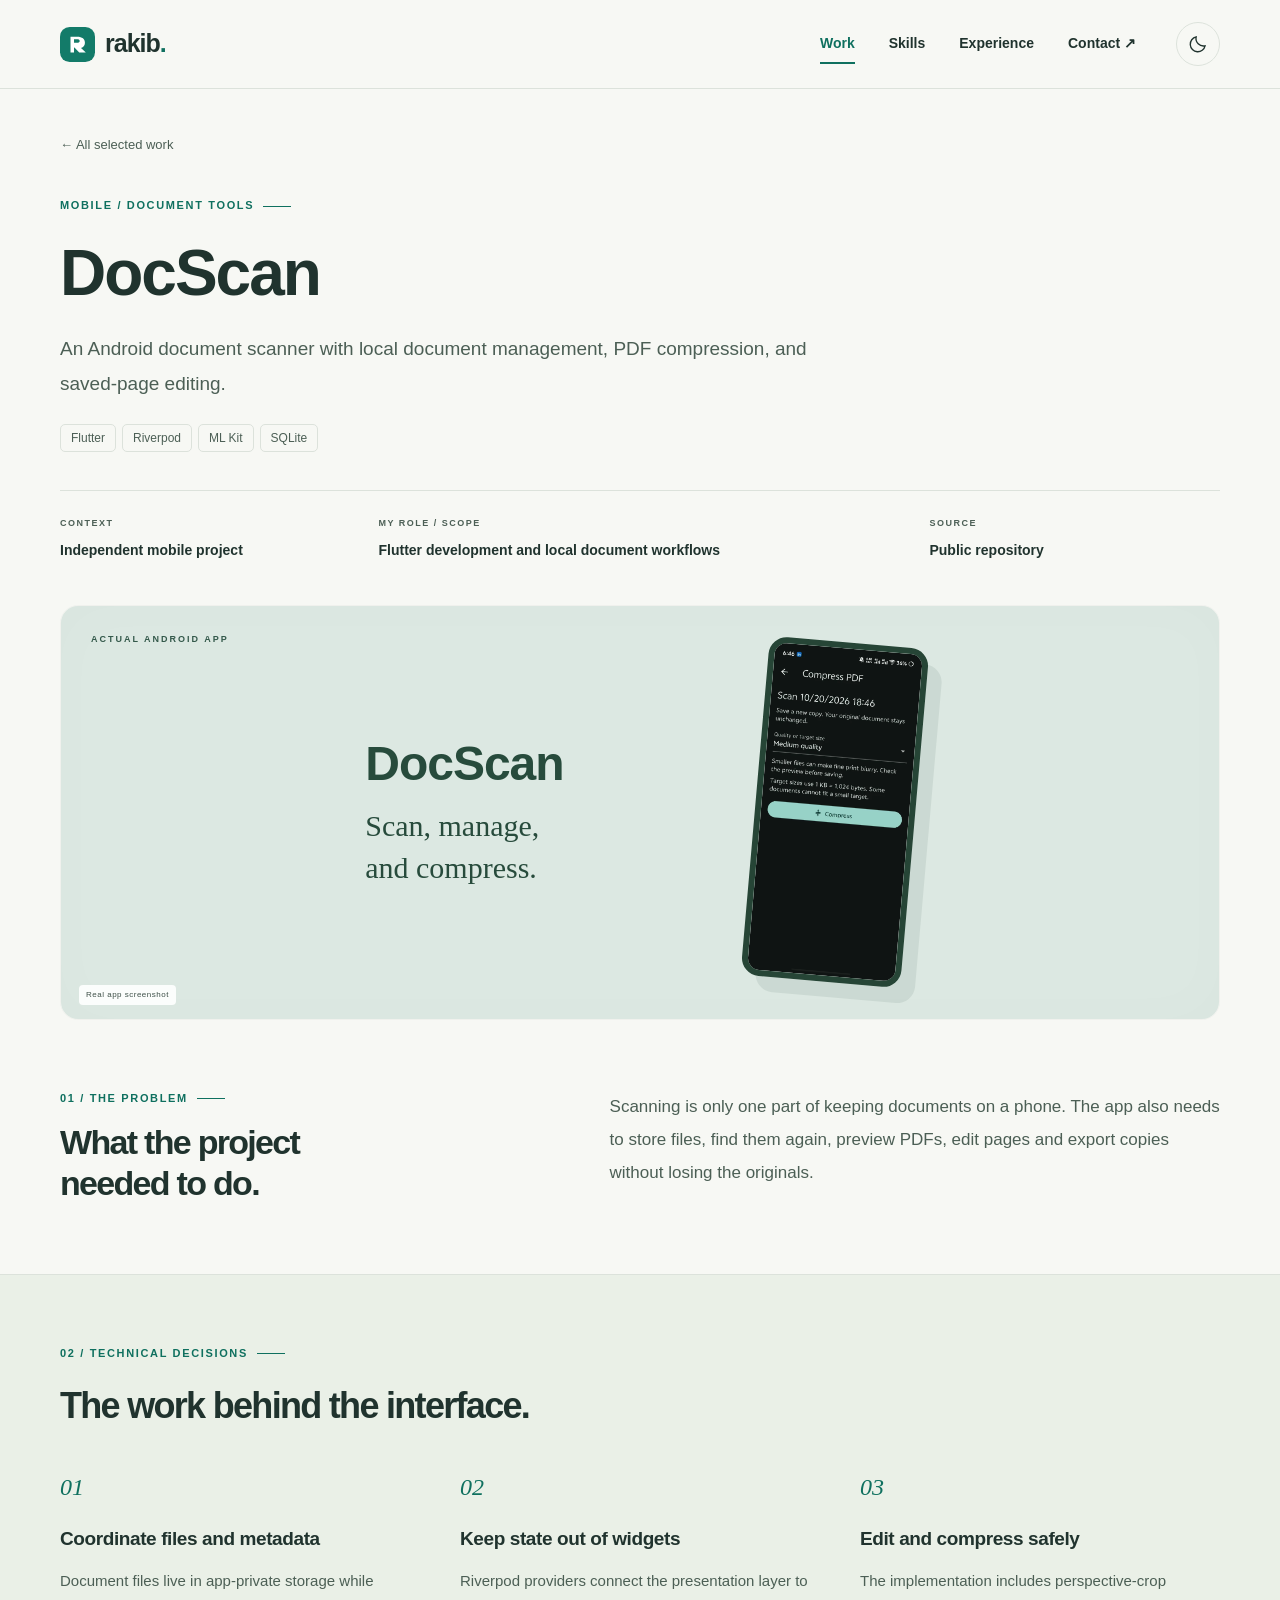
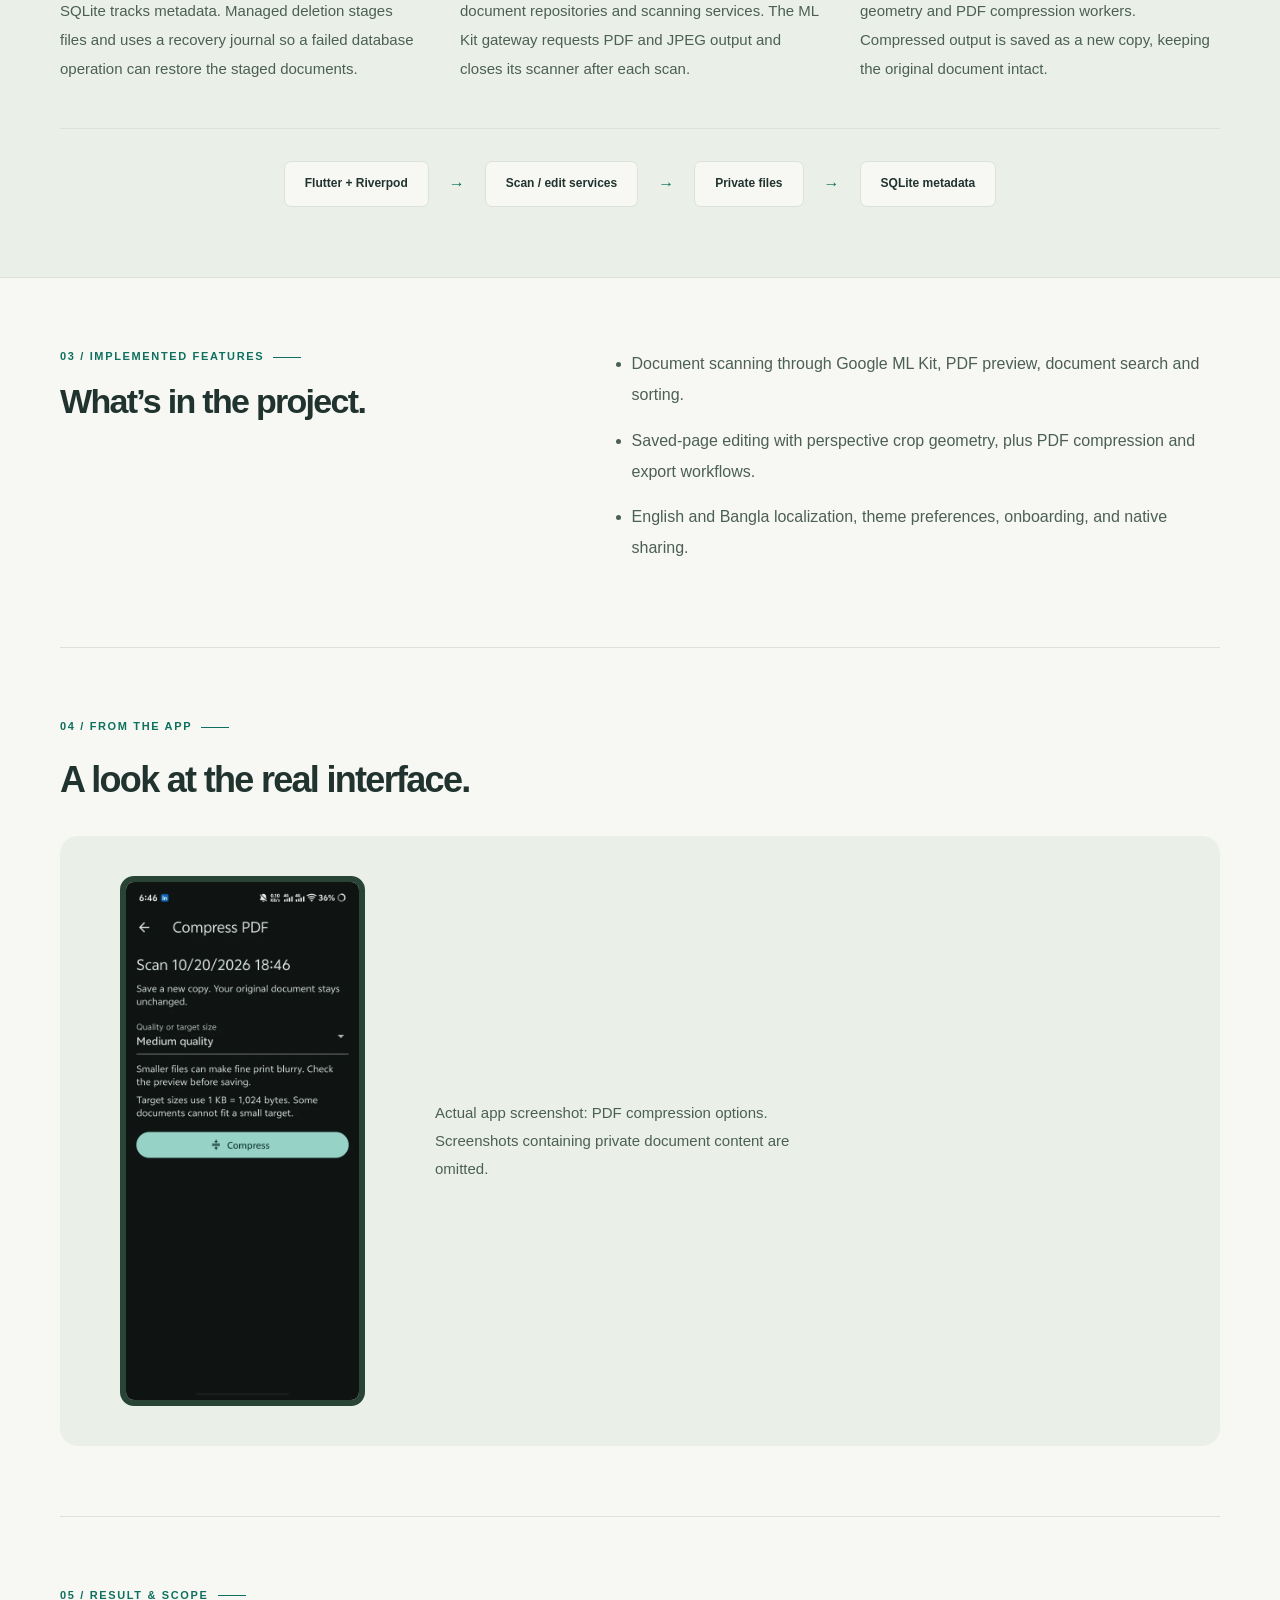
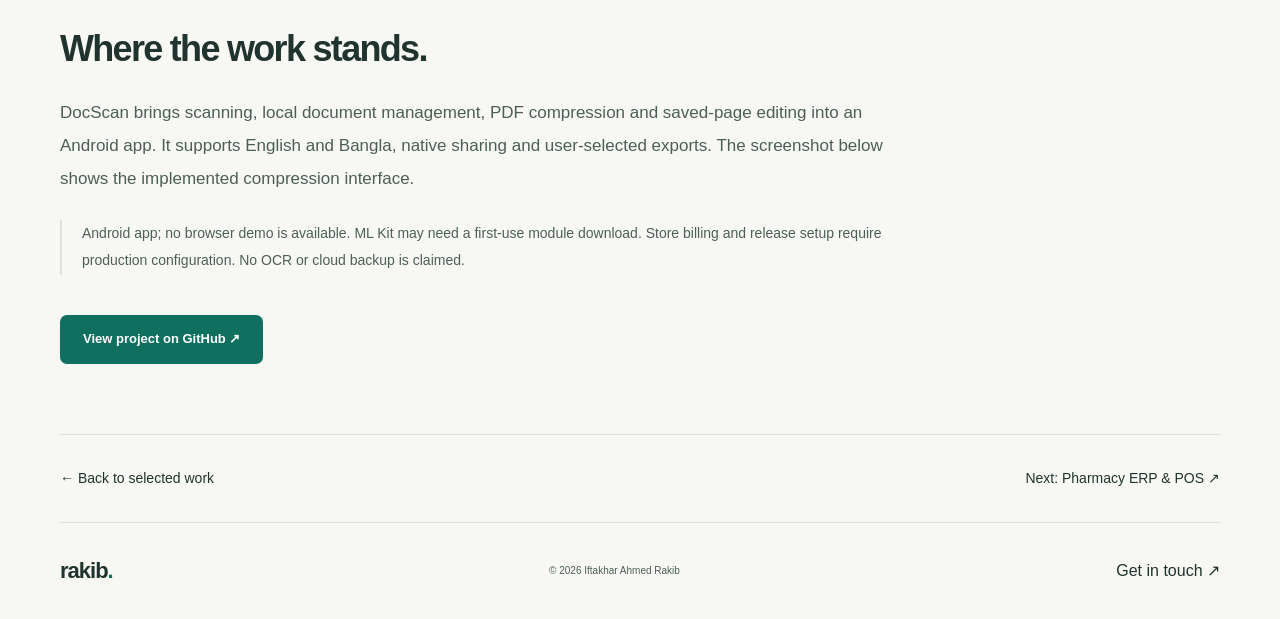
==== projects/docscan.html @ 1ea31fde "Publish developer portfolio with project galleries and resume" ====
<!doctype html><html lang="en" data-theme="light"><head><meta charset="utf-8"><meta name="viewport" content="width=device-width, initial-scale=1"><meta name="theme-color" content="#f7f8f4"><title>DocScan Case Study — Iftakhar Ahmed Rakib</title><meta name="description" content="An Android document scanner with local document management, PDF compression, and saved-page editing."><link rel="canonical" href="https://09rakib.github.io/projects/docscan.html"><meta property="og:title" content="DocScan — Project Case Study"><meta property="og:description" content="An Android document scanner with local document management, PDF compression, and saved-page editing."><meta property="og:type" content="article"><meta property="og:url" content="https://09rakib.github.io/projects/docscan.html"><meta property="og:image" content="https://09rakib.github.io/assets/social-preview.png"><meta property="og:image:width" content="1200"><meta property="og:image:height" content="630"><meta property="og:image:alt" content="Iftakhar Ahmed Rakib — Flutter developer and software engineer"><meta name="twitter:card" content="summary_large_image"><link rel="icon" href="../assets/mark.svg" type="image/svg+xml"><link rel="stylesheet" href="../styles.css"><link rel="stylesheet" href="../polish.css"><link rel="stylesheet" href="../motion.css"><script src="../site.js" defer></script><script src="../motion.js" defer></script></head><body><a class="skip-link" href="#main">Skip to content</a><header class="site-header"><div class="container header-inner"><a class="brand" href="../index.html" aria-label="Rakib, home"><img src="../assets/mark.svg" width="35" height="35" alt=""><span>rakib<span class="brand-dot">.</span></span></a><nav id="site-nav" aria-label="Main navigation"><a href="../index.html#work">Work</a><a href="../index.html#skills">Skills</a><a href="../index.html#experience">Experience</a><a href="../index.html#contact">Contact ↗</a></nav><div class="header-actions"><button id="theme-toggle" class="icon-button" type="button" aria-label="Switch theme"><svg viewBox="0 0 24 24" fill="none" stroke="currentColor" stroke-width="1.6" aria-hidden="true"><path d="M20.5 14.2A9 9 0 0 1 9.8 3.5a9 9 0 1 0 10.7 10.7Z"/></svg></button><button id="menu-toggle" class="icon-button menu-toggle" type="button" aria-expanded="false" aria-label="Open navigation" aria-controls="site-nav">☰</button></div></div></header><main id="main" class="case-main"><section class="container case-intro"><a class="back-link" href="../index.html#work">← All selected work</a><p class="eyebrow">MOBILE / DOCUMENT TOOLS</p><h1>DocScan</h1><p class="case-lead">An Android document scanner with local document management, PDF compression, and saved-page editing.</p><div class="tags"><span>Flutter</span><span>Riverpod</span><span>ML Kit</span><span>SQLite</span></div><div class="case-meta"><div><span>CONTEXT</span><strong>Independent mobile project</strong></div><div><span>MY ROLE / SCOPE</span><strong>Flutter development and local document workflows</strong></div><div><span>SOURCE</span><strong>Public repository</strong></div></div></section><div class="container"><div class="case-cover project-media"><div class="real-shot-composition"><span class="shot-note">ACTUAL ANDROID APP</span><div class="shot-description"><strong>DocScan</strong><span>Scan, manage,<br>and compress.</span></div><img class="cover-screenshot" src="../assets/screenshots/docscan-compression.webp" width="540" height="1200" alt="DocScan compression screen showing medium-quality selection and Compress action" loading="lazy" decoding="async"></div><span class="media-label">Real app screenshot</span></div></div><section class="container case-section case-overview"><div><p class="eyebrow">01 / THE PROBLEM</p><h2>What the project<br>needed to do.</h2></div><p>Scanning is only one part of keeping documents on a phone. The app also needs to store files, find them again, preview PDFs, edit pages and export copies without losing the originals.</p></section><section class="case-tinted"><div class="container case-section"><p class="eyebrow">02 / TECHNICAL DECISIONS</p><h2>The work behind the interface.</h2><div class="challenge-grid"><article><span class="challenge-index">01</span><h3>Coordinate files and metadata</h3><p>Document files live in app-private storage while SQLite tracks metadata. Managed deletion stages files and uses a recovery journal so a failed database operation can restore the staged documents.</p></article><article><span class="challenge-index">02</span><h3>Keep state out of widgets</h3><p>Riverpod providers connect the presentation layer to document repositories and scanning services. The ML Kit gateway requests PDF and JPEG output and closes its scanner after each scan.</p></article><article><span class="challenge-index">03</span><h3>Edit and compress safely</h3><p>The implementation includes perspective-crop geometry and PDF compression workers. Compressed output is saved as a new copy, keeping the original document intact.</p></article></div><div class="architecture-flow" aria-label="Project architecture"><span>Flutter + Riverpod</span><i aria-hidden="true">→</i><span>Scan / edit services</span><i aria-hidden="true">→</i><span>Private files</span><i aria-hidden="true">→</i><span>SQLite metadata</span></div></div></section><section class="container case-section case-overview"><div><p class="eyebrow">03 / IMPLEMENTED FEATURES</p><h2>What’s in the project.</h2></div><ul class="case-features"><li>Document scanning through Google ML Kit, PDF preview, document search and sorting.</li><li>Saved-page editing with perspective crop geometry, plus PDF compression and export workflows.</li><li>English and Bangla localization, theme preferences, onboarding, and native sharing.</li></ul></section><section class="container case-section case-gallery"><p class="eyebrow">04 / FROM THE APP</p><h2>A look at the real interface.</h2><figure><a href="../assets/screenshots/docscan-compression.webp" target="_blank" rel="noopener"><img src="../assets/screenshots/docscan-compression.webp" width="540" height="1200" loading="lazy" alt="DocScan compression screen showing medium-quality selection and Compress action"></a><figcaption>Actual app screenshot: PDF compression options. Screenshots containing private document content are omitted.</figcaption></figure></section><section class="container case-section case-result"><p class="eyebrow">05 / RESULT & SCOPE</p><h2>Where the work stands.</h2><p>DocScan brings scanning, local document management, PDF compression and saved-page editing into an Android app. It supports English and Bangla, native sharing and user-selected exports. The screenshot below shows the implemented compression interface.</p><p class="scope-note">Android app; no browser demo is available. ML Kit may need a first-use module download. Store billing and release setup require production configuration. No OCR or cloud backup is claimed.</p><a class="button button-primary" href="https://github.com/09rakib/Document-Scanner" target="_blank" rel="noopener noreferrer">View project on GitHub ↗</a></section><div class="container case-next"><a href="../index.html#work">← Back to selected work</a><a href="pharmacy.html">Next: Pharmacy ERP &amp; POS ↗</a></div></main><footer class="container footer"><a class="brand" href="../index.html">rakib<span class="brand-dot">.</span></a><p>© <span id="year">2026</span> Iftakhar Ahmed Rakib</p><a href="../index.html#contact">Get in touch ↗</a></footer></body></html>
---- styles.css ----
@charset "UTF-8";
:root{--bg:#f7f8f4;--paper:#fff;--ink:#20332e;--muted:#617069;--line:#dce2db;--green:#137b69;--green-dark:#0b6152;--soft:#eaf0e7;--hero:#e2eacb;--shadow:0 18px 55px #20332e12;--radius:18px;color-scheme:light}
html[data-theme=dark]{--bg:#141d1a;--paper:#1c2923;--ink:#f0f3e9;--muted:#b0bfb5;--line:#34453a;--green:#8ad5bb;--green-dark:#b5eed6;--soft:#23332a;--hero:#344336;--shadow:0 18px 55px #0002;color-scheme:dark}
*{box-sizing:border-box}html{scroll-behavior:smooth;scroll-padding-top:95px}body{margin:0;background:var(--bg);color:var(--ink);font-family:"Segoe UI",Arial,sans-serif;font-size:16px;line-height:1.65;-webkit-font-smoothing:antialiased}button,a{-webkit-tap-highlight-color:transparent}button,input{font:inherit}a{color:inherit;text-decoration:none}button{cursor:pointer}button:disabled{cursor:default}img{display:block;max-width:100%}svg{display:block}button,a{touch-action:manipulation}:focus-visible{outline:3px solid var(--green);outline-offset:5px}::selection{background:#c5e6d3;color:#142d25}.container{width:min(1160px,calc(100% - 96px));margin-inline:auto}.skip-link{position:fixed;top:8px;left:8px;background:var(--ink);color:var(--bg);padding:10px 18px;transform:translateY(-150%);z-index:100}.skip-link:focus{transform:translateY(0)}.site-header{position:sticky;top:0;z-index:20;background:var(--bg);border-bottom:1px solid var(--line)}.header-inner{display:flex;align-items:center;justify-content:space-between;height:88px;gap:24px}.brand{display:inline-flex;align-items:center;gap:10px;font-weight:750;font-size:25px;letter-spacing:-1px}.brand-dot{color:var(--green)}#site-nav{display:flex;gap:34px;align-items:center;margin-left:auto;margin-right:16px}#site-nav a{font-size:14px;font-weight:600;position:relative;padding:12px 0}#site-nav a:hover,#site-nav a.current{color:var(--green)}#site-nav a::after{content:"";height:2px;position:absolute;bottom:4px;background:var(--green);left:0;width:0;transition:width .2s}#site-nav a:hover::after,#site-nav a.current::after{width:100%}.header-actions{display:flex;gap:6px}.icon-button{height:44px;width:44px;display:inline-flex;align-items:center;justify-content:center;border:1px solid var(--line);border-radius:50%;background:transparent;color:var(--ink);font-size:28px}.icon-button:hover{background:var(--soft)}.icon-button svg{width:20px;height:20px}.menu-toggle{display:none}.hero{min-height:655px;display:grid;grid-template-columns:1.22fr 1fr;gap:38px;align-items:center;padding-top:72px;padding-bottom:84px}.eyebrow,.small-label{font-size:11px;letter-spacing:1.65px;font-weight:700;line-height:1.6}.eyebrow{color:var(--green);display:flex;align-items:center;gap:9px;margin:0 0 22px}.status-dot{width:7px;height:7px;border-radius:50%;background:var(--green);box-shadow:0 0 0 4px color-mix(in srgb,var(--green) 11%,transparent);flex:none}h1,h2,h3,p{margin-top:0}h1{font-size:clamp(48px,5.9vw,78px);font-weight:650;letter-spacing:-4.2px;line-height:1.07;margin-bottom:24px}h1>span{color:var(--green);font-family:Georgia,"Times New Roman",serif;font-weight:500;font-style:italic;letter-spacing:-3px}.hero-role{font-size:16px;font-weight:650;line-height:1.65;margin-bottom:16px}.hero-role>span{color:#9aa59d;padding:0 7px}.hero-description{color:var(--muted);max-width:450px;font-size:17px;line-height:1.85;margin-bottom:29px}.hero-buttons{display:flex;align-items:center;gap:16px}.button{display:inline-flex;align-items:center;justify-content:center;gap:22px;padding:13px 22px;min-height:49px;border:1px solid transparent;border-radius:7px;font-size:13px;font-weight:650;line-height:1.4;transition:background .18s,transform .18s}.button:hover{transform:translateY(-2px)}.button-primary{background:var(--green);color:var(--paper)}html[data-theme=dark] .button-primary{color:#10281e}.button-primary:hover{background:var(--green-dark)}.button-text{padding-inline:8px;color:var(--ink)}.button-text:hover{color:var(--green)}.button-outline{border-color:var(--line);color:var(--ink);background:transparent}.button-outline:hover{background:var(--soft)}.hero-links{display:flex;align-items:center;gap:23px;margin-top:34px;font-size:12px;font-weight:600}.hero-links>a:hover{color:var(--green)}.location{display:flex;align-items:center;gap:5px;color:var(--muted);font-weight:400}.location svg{width:14px;height:14px}.hero-art{position:relative;height:440px;display:flex;justify-content:center;align-items:center;isolation:isolate}.portrait-backdrop{position:absolute;width:350px;height:390px;left:50%;top:28px;transform:translateX(-50%) rotate(-7deg);background:var(--hero);border-radius:160px 160px 34px 34px;z-index:-1;overflow:hidden}.orbit{position:absolute;width:420px;height:420px;border:1px solid #2e654126;border-radius:50%;top:80px;left:-35px}.orbit-two{width:470px;height:470px;left:-60px;top:55px}.art-plus{position:absolute;font-size:26px;color:#4f775e;font-weight:300}.plus-one{left:25px;top:94px}.plus-two{right:24px;bottom:60px}.portrait-frame{width:285px;transform:rotate(4deg);padding:10px;background:var(--paper);box-shadow:var(--shadow);border-radius:14px;border:1px solid var(--line)}.portrait-frame img{height:277px;width:265px;object-fit:cover;border-radius:8px;object-position:center top}.portrait-caption{padding:15px 5px 9px;transform:rotate(-1deg)}.portrait-caption span{font-size:8px;letter-spacing:1.4px;color:var(--muted);display:block}.portrait-caption strong{font-size:11px;font-weight:600;display:block;margin-top:4px}.floating-label{display:flex;align-items:center;gap:11px;background:var(--paper);border:1px solid var(--line);padding:13px 18px;border-radius:10px;box-shadow:var(--shadow);position:absolute}.floating-label strong{font-size:12px;font-weight:650;display:block}.floating-label div>span{font-size:10px;color:var(--muted);display:block}.label-symbol{font-size:18px;font-weight:600;color:var(--green);background:var(--soft);display:grid;place-items:center;width:35px;height:35px;border-radius:9px}.label-flutter{left:-8px;top:86px;transform:rotate(-5deg)}.label-quality{right:-3px;bottom:36px;transform:rotate(-3deg)}.specialties{border-top:1px solid var(--line);border-bottom:1px solid var(--line)}.specialties-inner{display:flex;align-items:center;gap:50px;padding-block:23px}.specialties-inner>span{font-size:10px;letter-spacing:1.4px;font-weight:700;color:var(--muted);flex:none}.specialties-inner p{margin:0;font-size:14px;font-weight:550;display:flex;align-items:center;gap:24px;flex-wrap:wrap}.specialties-inner i{font-size:17px;font-style:normal;color:var(--green)}.section{padding-block:100px}.section-heading{display:flex;align-items:flex-end;justify-content:space-between;gap:60px;margin-bottom:40px}h2{font-size:clamp(32px,3.5vw,46px);font-weight:550;line-height:1.2;letter-spacing:-1.7px;margin-bottom:0}h2 em{font-family:Georgia,"Times New Roman",serif;font-weight:400;color:var(--green)}.section-heading .eyebrow{margin-bottom:16px}.section-heading>p{max-width:340px;color:var(--muted);font-size:14px;line-height:1.85;margin-bottom:4px}.work-toolbar{display:flex;justify-content:space-between;align-items:center;padding-bottom:23px;margin-bottom:8px;gap:10px}.filters{display:flex;gap:8px;flex-wrap:wrap}.filter{border:1px solid transparent;background:transparent;color:var(--muted);padding:8px 17px;border-radius:30px;font-size:12px;font-weight:600;min-height:40px}.filter:hover{background:var(--soft);color:var(--ink)}.filter.active{border-color:var(--ink);background:var(--ink);color:var(--bg)}.project-count{font-size:11px;color:var(--muted);white-space:nowrap}.project-grid{display:grid;grid-template-columns:1fr 1fr;gap:38px 28px}.project-card{min-width:0}.project-card[hidden]{display:none}.project-media{height:300px;border-radius:var(--radius);overflow:hidden;position:relative;display:grid;place-items:center;border:1px solid #20332e08}.project-media:after{content:"";position:absolute;inset:0;pointer-events:none;box-shadow:inset 0 0 60px #00000004}.project-media>svg{width:100%;height:100%;display:block;transition:transform .5s ease}.project-card:hover .project-media>svg{transform:scale(1.025)}.media-label{position:absolute;left:18px;bottom:14px;color:#3e5048;font-size:8px;letter-spacing:.5px;background:#ffffffe6;padding:3px 7px;border-radius:4px;z-index:2}.media-private{position:absolute;right:16px;top:16px;background:#ffffffed;color:#31483e;padding:4px 10px;border-radius:20px;font-size:9px;font-weight:600;z-index:2}.project-body{padding:21px 2px 0}.project-category{font-size:9px;letter-spacing:1.4px;font-weight:700;color:var(--green);margin-bottom:7px}.project-title-row{display:flex;align-items:center;justify-content:space-between;gap:12px}.project-title-row h3{font-size:23px;line-height:1.3;letter-spacing:-.6px;font-weight:600;margin-bottom:9px}.project-open{border:1px solid var(--line);border-radius:50%;width:36px;height:36px;flex:none;background:transparent;color:var(--ink);font-size:20px;display:grid;place-items:center}.project-open:hover{background:var(--ink);color:var(--bg)}.project-description{font-size:13px;line-height:1.8;color:var(--muted);max-width:490px;margin-bottom:16px;min-height:46px}.tags{display:flex;flex-wrap:wrap;gap:6px}.tags span{font-size:10px;padding:4px 10px;border:1px solid var(--line);border-radius:5px;line-height:1.5;color:var(--muted)}.project-bottom{display:flex;align-items:center;gap:20px;margin-top:16px}.detail-link{border:0;padding:3px 0;background:none;color:var(--ink);font-size:12px;font-weight:650;min-height:36px}.detail-link:hover{color:var(--green)}.source-link{font-size:11px;color:var(--muted)}.source-link:hover{color:var(--green)}.mini-media{background:#e6ebd9}.mini-media .actual-screenshot{height:254px;width:136px;object-fit:cover;border-radius:11px;border:5px solid #385647;box-shadow:20px 15px 0 #adc1a25c;transform:rotate(8deg);position:absolute;right:20%;top:22px}.mini-art-text{position:absolute;left:32px;top:36px;color:#274b3b;max-width:180px;line-height:1.1;font-family:Georgia,serif;font-size:40px;letter-spacing:-1.5px}.mini-art-text small{font:9px "Segoe UI",sans-serif;letter-spacing:2px;display:block;margin-bottom:17px}.mini-art-text span{font-size:12px;letter-spacing:0;display:block;font-family:"Segoe UI",sans-serif;line-height:1.6;margin-top:13px;max-width:130px}.more-work{margin-top:55px;border-top:1px solid var(--line);padding-top:35px;display:grid;grid-template-columns:1fr 1fr;gap:30px}.small-label{font-size:9px;color:var(--muted)}.more-work h3{font-weight:550;font-size:19px;margin:8px 0 0;letter-spacing:-.3px}.more-links a{display:flex;justify-content:space-between;align-items:center;padding:12px 0;border-bottom:1px solid var(--line);font-size:13px;font-weight:600;gap:12px}.more-links a:first-child{padding-top:0}.more-links a:hover{color:var(--green)}.more-links small{display:block;color:var(--muted);font-size:10px;font-weight:400;margin-top:4px}.about-section{background:var(--soft);border-block:1px solid var(--line)}.about-grid{display:grid;grid-template-columns:1fr 1fr;gap:100px}.about-grid h2{margin-bottom:30px}.about-grid p{font-size:14px;color:var(--muted);line-height:1.95}.about-grid .eyebrow{font-size:11px;color:var(--green);line-height:1.6}.about-grid .about-lead{font-size:18px;color:var(--ink);font-weight:450;line-height:1.7}.inline-link{display:inline-flex;gap:24px;font-size:13px;font-weight:650;padding-block:9px;border-bottom:1px solid var(--ink);margin-top:8px}.inline-link:hover{color:var(--green)}.capabilities{padding-top:10px}.capability{display:flex;gap:24px;padding:24px 0;border-bottom:1px solid var(--line)}.capability:first-child{padding-top:0}.capability-index{color:var(--green);font-family:Georgia,serif;font-style:italic;font-size:20px;line-height:1.5}.capability h3{font-weight:600;font-size:18px;letter-spacing:-.4px;margin-bottom:6px}.capability p{font-size:13px;margin:0;line-height:1.8}.timeline{margin-top:48px}.timeline-item{display:grid;grid-template-columns:28% 1fr;gap:40px}.timeline-date{font-size:12px;letter-spacing:1px;font-weight:650;padding-top:5px}.timeline-date span{font-size:8px;letter-spacing:1.4px;color:var(--muted);display:block;margin-top:8px}.timeline-content{position:relative;padding:0 0 42px 35px;border-left:1px solid var(--line)}.timeline-item:last-child .timeline-content{padding-bottom:10px}.timeline-dot{width:10px;height:10px;border:2px solid var(--bg);background:var(--green);border-radius:50%;position:absolute;left:-5px;top:8px;box-shadow:0 0 0 1px var(--line)}.timeline-content h3{font-size:22px;font-weight:550;letter-spacing:-.5px;margin-bottom:6px}.organization{font-size:13px;font-weight:600;margin-bottom:15px}.organization span{font-weight:400;color:var(--muted)}.timeline-content>p:not(.organization){color:var(--muted);font-size:14px;line-height:1.85;max-width:610px}.contact-section{background:var(--soft);border-block:1px solid var(--line)}.contact-inner{padding-block:85px;position:relative;display:grid;grid-template-columns:1fr auto;align-items:center;overflow:hidden}.contact-inner>div:first-child{position:relative;z-index:1}.contact-inner h2{font-size:clamp(36px,4.5vw,62px);margin-bottom:20px}.contact-inner p:not(.eyebrow):not(.copy-status){max-width:455px;color:var(--muted);font-size:14px}.contact-actions{display:flex;gap:12px;margin-top:28px}.email-link{font-size:12px;color:var(--muted);display:inline-block;margin-top:20px;overflow-wrap:anywhere}.email-link:hover{color:var(--green)}.contact-decoration{font-family:Arial,sans-serif;font-size:320px;line-height:1;font-weight:300;color:var(--green);margin-right:25px;transform:rotate(0deg);opacity:.8}.copy-status{margin:5px 0 0;font-size:11px;color:var(--green);min-height:18px}.footer{display:flex;gap:30px;align-items:center;justify-content:space-between;padding-block:30px}.footer .brand{font-size:22px;gap:0}.footer p{font-size:10px;color:var(--muted);margin:0}.footer>div{display:flex;gap:24px;font-size:10px}.footer a:hover{color:var(--green)}dialog{width:min(710px,calc(100% - 32px));max-height:88dvh;overflow:auto;padding:28px 36px 36px;border:1px solid var(--line);border-radius:20px;background:var(--bg);color:var(--ink);box-shadow:0 25px 90px #0004}dialog::backdrop{background:#0c201bb3;backdrop-filter:blur(5px)}.dialog-header{display:flex;justify-content:space-between;align-items:center;margin-bottom:20px}.dialog-header .icon-button{width:38px;height:38px}.dialog-category{font-size:10px;color:var(--green);font-weight:700;letter-spacing:1.5px;margin-bottom:7px}dialog h2{font-size:35px;margin-bottom:15px}dialog .dialog-summary{color:var(--muted);font-size:15px}dialog h3{font-size:15px;margin:27px 0 9px;font-weight:650}dialog ul{padding-left:20px;color:var(--muted);font-size:13px;line-height:1.9;margin-bottom:0}dialog li{margin-bottom:6px}dialog .dialog-note{padding-top:17px;margin-top:22px;border-top:1px solid var(--line);color:var(--muted);font-size:12px}dialog .button{margin-top:18px}body.dialog-open{overflow:hidden}
@media(min-width:1440px){.hero{min-height:710px}.hero h1{font-size:84px}.hero-art{transform:scale(1.06)}}
@media(max-width:1050px){.container{width:calc(100% - 64px)}.hero{gap:20px}.hero h1{font-size:61px;letter-spacing:-3px}.hero-role{font-size:14px}.hero-description{font-size:15px}.portrait-frame{width:250px}.portrait-frame img{width:230px;height:250px}.portrait-backdrop{width:290px;height:360px;top:45px}.label-flutter{left:-3px;top:94px}.label-quality{right:-4px;bottom:42px}.floating-label{padding:10px;gap:8px}.hero-links{gap:16px}.location{font-size:10px}.specialties-inner{gap:25px}.specialties-inner p{font-size:12px;gap:15px}.about-grid{gap:60px}.project-media{height:280px}.mini-media .actual-screenshot{right:12%}.mini-art-text{left:25px;font-size:33px;max-width:130px}.contact-decoration{font-size:260px}}
@media(max-width:760px){.container{width:calc(100% - 40px)}.header-inner{height:72px;gap:12px}.brand{font-size:23px}.brand img{width:31px;height:31px}.header-actions{margin-left:auto}.menu-toggle{display:inline-flex}#site-nav{display:none;position:absolute;top:71px;left:0;right:0;background:var(--bg);border-bottom:1px solid var(--line);padding:14px 24px 22px;margin:0;gap:8px;box-shadow:0 12px 20px #0000000a}#site-nav.open{display:flex;flex-direction:column;align-items:stretch}#site-nav a{padding:10px 0}.hero{grid-template-columns:1fr;padding-top:52px;padding-bottom:45px;gap:25px}.hero h1{font-size:clamp(49px,10.5vw,70px);letter-spacing:-3px}.hero-description{max-width:460px;font-size:16px}.hero-role{font-size:15px}.hero-copy .eyebrow{font-size:9px}.hero-art{height:370px;max-width:420px;width:100%;margin:5px auto 0}.portrait-frame{width:245px}.portrait-frame img{height:237px;width:225px}.portrait-backdrop{height:330px;width:290px;top:18px}.label-flutter{left:3px;top:58px}.label-quality{right:0;bottom:21px}.floating-label strong{font-size:11px}.hero-links{gap:20px;flex-wrap:wrap}.location{font-size:11px}.specialties-inner{padding-block:18px;align-items:flex-start;gap:14px;flex-direction:column}.specialties-inner>span{font-size:8px}.specialties-inner p{font-size:11px;gap:9px;line-height:2}.specialties-inner i{font-size:12px}.section{padding-block:65px}.section-heading{display:block;margin-bottom:30px}.section-heading h2{font-size:37px}.section-heading>p{margin:20px 0 0;max-width:440px}.section-heading>.button{margin-top:24px}.work-toolbar{align-items:flex-start;gap:12px}.filters{gap:4px}.filter{font-size:10px;padding:7px 12px}.project-count{font-size:9px;padding-top:11px}.project-grid{gap:34px;grid-template-columns:1fr}.project-media{height:310px}.project-title-row h3{font-size:23px}.project-description{min-height:0}.project-body{padding-top:17px}.mini-media .actual-screenshot{right:22%;height:266px;width:142px;top:20px}.mini-art-text{font-size:36px;left:30px;top:38px}.more-work{grid-template-columns:1fr;gap:24px;margin-top:40px}.more-work h3{font-size:18px}.more-links a{font-size:12px;padding:15px 0}.about-grid{grid-template-columns:1fr;gap:36px}.about-grid h2{font-size:37px}.capability{gap:18px;padding-block:21px}.capability h3{font-size:17px}.timeline{margin-top:35px}.timeline-item{grid-template-columns:1fr;gap:18px}.timeline-date{font-size:11px}.timeline-date span{display:inline-block;margin:0 0 0 14px;font-size:7px}.timeline-content{padding-left:24px;padding-bottom:32px;margin-left:5px}.timeline-content h3{font-size:20px}.timeline-item+.timeline-item{margin-top:18px}.contact-inner{padding-block:60px;grid-template-columns:1fr}.contact-decoration{position:absolute;font-size:220px;right:-62px;top:30px;opacity:.07}.contact-inner h2{font-size:45px}.contact-inner .eyebrow{font-size:9px}.contact-actions{gap:10px}.contact-actions .button{font-size:12px;gap:15px;padding-inline:17px}.footer{flex-wrap:wrap;gap:18px;justify-content:flex-start;padding-block:27px}.footer>div{width:100%;justify-content:space-between;gap:15px}.footer p{margin-left:auto}dialog{padding:21px 24px 28px}dialog h2{font-size:29px}}
@media(max-width:390px){.hero h1{font-size:48px}.hero-role{font-size:13px}.hero-links{gap:16px}.hero-art{height:352px}.floating-label{padding:9px;gap:7px}.label-symbol{width:28px;height:28px;font-size:15px}.floating-label strong{font-size:10px}.floating-label div>span{font-size:9px}.project-media{height:265px}.mini-art-text{font-size:30px;left:23px;max-width:110px}.mini-media .actual-screenshot{height:230px;width:123px;right:13%}.work-toolbar{display:block}.project-count{display:block;padding:9px 0 0}.filter{padding-inline:13px}.hero-buttons{gap:10px}.button{padding-inline:17px;font-size:12px}.contact-inner h2{font-size:40px}}
@media(prefers-reduced-motion:reduce){html{scroll-behavior:auto}*,*::before,*::after{transition:none!important;animation:none!important}}
@media print{.site-header,.hero-art,.specialties,.work-toolbar,.contact-decoration,.footer,dialog{display:none!important}.container{width:100%}.section,.hero,.contact-inner{padding-block:20px;min-height:0}body{background:white;color:black}.project-grid{grid-template-columns:1fr 1fr}.project-media{height:160px}.project-card{break-inside:avoid}a{text-decoration:underline}.about-grid{gap:30px}}
---- polish.css ----
/* Reading sizes and layouts for the static case studies. */
:root{--muted:#4c5f55;--green:#0f705f}html[data-theme=dark]{--muted:#c0cfc5;--green:#8ad5bb}
.project-description{font-size:15px;line-height:1.85;min-height:56px}.section-heading>p,.about-grid p,.capability p,.timeline-content>p:not(.organization),.contact-inner p:not(.eyebrow):not(.copy-status){font-size:15px}.tags span{font-size:12px}.project-category{font-size:10px}.source-link,.detail-link{font-size:13px}.detail-link{display:inline-flex;gap:10px;align-items:center}.project-title-row h3 a:hover{color:var(--green)}.project-open{min-width:40px;min-height:40px}
.real-shot-composition{width:100%;height:100%;position:relative;background:#dce8e2;overflow:hidden;display:flex;align-items:center;justify-content:space-around;padding:32px}.shot-note{position:absolute;top:26px;left:30px;font-size:9px;letter-spacing:2px;color:#34594b;font-weight:650}.shot-description{color:#274b3c;max-width:200px;line-height:1.2}.shot-description strong{display:block;font-size:32px;letter-spacing:-1px}.shot-description>span{display:block;font-family:Georgia,serif;font-size:23px;line-height:1.4;margin-top:13px}.cover-screenshot{height:270px;width:auto;max-width:45%;object-fit:contain;border:6px solid #264536;border-radius:18px;transform:rotate(5deg);box-shadow:15px 15px 0 #26453617}.case-cover .cover-screenshot{height:340px}.case-cover .shot-description strong{font-size:48px}.case-cover .shot-description>span{font-size:30px}.case-cover .shot-description{max-width:none}.case-cover.project-media{height:415px}.case-cover .real-shot-composition{padding-inline:18%}
.more-work-gallery{display:block;margin-top:55px}.more-work-gallery>div:first-child{display:flex;align-items:baseline;flex-wrap:wrap;gap:12px 24px;margin-bottom:25px}.more-work-gallery h3{font-size:22px;margin:0}.more-work-gallery>div:first-child>p{width:100%;font-size:14px;color:var(--muted);margin:0}.supporting-grid{display:grid;grid-template-columns:repeat(4,1fr);gap:22px}.supporting-project{min-width:0}.gallery-trigger{display:flex;align-items:center;justify-content:center;position:relative;background:var(--soft);border:1px solid var(--line);border-radius:13px;overflow:hidden;height:250px;width:100%;padding:20px 15px 0}.gallery-trigger img{height:260px;width:117px;object-fit:cover;object-position:top;border-radius:10px 10px 0 0;border:4px solid #20352c;transition:transform .2s}.gallery-trigger:hover img{transform:translateY(-7px)}.gallery-trigger>span{position:absolute;left:12px;bottom:12px;background:#fffffff2;color:#20332e;font-size:10px;padding:4px 9px;border-radius:5px}.supporting-project h4{font-size:16px;margin:16px 0 8px;font-weight:600;letter-spacing:-.3px}.supporting-project p{font-size:14px;line-height:1.8;color:var(--muted);margin-bottom:10px}.supporting-project>a{font-size:12px;font-weight:600}.supporting-project>a:hover{color:var(--green)}.additional-repos{border-top:1px solid var(--line);display:flex;flex-wrap:wrap;gap:18px 28px;padding-top:23px;margin-top:30px;font-size:12px}.additional-repos>span{color:var(--muted)}.additional-repos>a:hover{color:var(--green)}
.skills-section{border-bottom:1px solid var(--line)}.skills-grid{display:grid;grid-template-columns:repeat(3,1fr);gap:24px}.skills-grid article{padding:26px;border:1px solid var(--line);border-radius:13px;background:var(--paper)}.skills-grid h3{font-size:18px;margin:13px 0 12px;font-weight:600;letter-spacing:-.4px}.skills-grid p{font-size:15px;color:var(--muted);line-height:1.95;margin:0}.experience-achievements{padding-left:20px;margin-top:18px;font-size:15px;line-height:1.9;color:var(--muted)}.experience-achievements li{margin-bottom:13px}.training-note{font-size:14px!important}.contact-actions{flex-wrap:wrap}.contact-inner{grid-template-columns:1fr 1fr;gap:70px;align-items:start}.contact-inner>div:first-child{padding-top:15px}.contact-form{background:var(--paper);border:1px solid var(--line);border-radius:16px;padding:30px}.contact-form h3{font-size:22px;font-weight:600;margin-bottom:22px;letter-spacing:-.5px}.contact-form label{display:block;font-size:13px;font-weight:600;margin:14px 0 7px}.contact-form input,.contact-form textarea{width:100%;font:inherit;font-size:15px;color:var(--ink);border:1px solid var(--line);border-radius:7px;background:var(--bg);padding:11px 13px}.contact-form textarea{resize:vertical;min-height:110px}.contact-form .button{margin-top:18px}.contact-form .form-help{font-size:12px!important;line-height:1.8;margin:13px 0 0}.contact-form #form-status{font-size:12px;color:var(--green);line-height:1.8;margin:10px 0 0}.contact-form [hidden]{display:none!important}.contact-form .inline-link{font-size:13px}
#gallery-dialog{max-width:760px;width:calc(100% - 32px);padding:22px 28px;max-height:94dvh}#gallery-dialog .dialog-header{margin-bottom:10px}#gallery-dialog h2{font-size:22px;margin:0;letter-spacing:-.5px}#gallery-dialog figure{margin:0;text-align:center}#gallery-image{max-height:60dvh;max-width:100%;height:auto;width:auto;margin:0 auto;border-radius:9px;border:1px solid var(--line)}#gallery-caption{font-size:13px;color:var(--muted);line-height:1.65;margin-top:14px}.gallery-controls{display:flex;gap:15px;align-items:center;justify-content:space-between;margin-top:18px}.gallery-controls .button{margin:0;font-size:12px;min-height:42px;padding:10px 15px}.gallery-controls>span{font-size:12px;color:var(--muted)}
.case-intro{padding-top:42px;padding-bottom:42px}.back-link{display:inline-block;color:var(--muted);font-size:13px;margin-bottom:42px}.back-link:hover{color:var(--green)}.case-intro h1{font-size:clamp(40px,5vw,66px);line-height:1.15;letter-spacing:-2px;margin-bottom:20px}.case-lead{max-width:760px;color:var(--muted);font-size:19px;line-height:1.85;margin-bottom:23px}.case-meta{display:grid;grid-template-columns:1fr 1.8fr 1fr;gap:28px;margin-top:38px;padding-top:25px;border-top:1px solid var(--line)}.case-meta>div>span{display:block;font-size:9px;letter-spacing:1.5px;font-weight:700;color:var(--muted);margin-bottom:8px}.case-meta strong{font-size:14px;font-weight:550;line-height:1.7;display:block}.case-section{padding-block:70px}.case-overview{display:grid;grid-template-columns:1fr 1.3fr;gap:80px;align-items:start}.case-overview h2{font-size:34px}.case-overview>p{font-size:17px;line-height:1.95;color:var(--muted);margin:0}.case-overview .eyebrow{margin-bottom:15px}.case-tinted{background:var(--soft);border-block:1px solid var(--line)}.case-tinted h2{font-size:36px}.challenge-grid{display:grid;grid-template-columns:repeat(3,1fr);gap:40px;margin-top:40px}.challenge-index{font-family:Georgia,serif;font-style:italic;font-size:24px;color:var(--green)}.challenge-grid h3{font-size:19px;font-weight:600;letter-spacing:-.4px;margin:16px 0 12px}.challenge-grid p{color:var(--muted);font-size:15px;line-height:1.95;margin-bottom:0}.architecture-flow{display:flex;align-items:center;justify-content:center;gap:20px;flex-wrap:wrap;margin-top:45px;border-top:1px solid var(--line);padding-top:32px}.architecture-flow>span{border:1px solid var(--line);background:var(--bg);padding:12px 20px;border-radius:7px;font-size:12px;font-weight:600}.architecture-flow i{color:var(--green);font-style:normal}.case-features{padding-left:22px;margin:0;color:var(--muted);font-size:16px;line-height:1.95}.case-features li{padding-bottom:14px}.case-gallery{border-top:1px solid var(--line)}.case-gallery h2{font-size:36px}.case-gallery figure{display:flex;align-items:center;gap:70px;padding:40px 60px;background:var(--soft);border-radius:18px;margin:35px 0 0}.case-gallery img{width:245px;height:auto;border-radius:14px;border:6px solid #294336}.case-gallery figcaption{max-width:390px;color:var(--muted);font-size:15px;line-height:1.85}.case-result{border-top:1px solid var(--line)}.case-result h2{font-size:36px;margin-bottom:26px}.case-result>p:not(.eyebrow){max-width:850px;font-size:17px;line-height:1.95;color:var(--muted)}.case-result .scope-note{font-size:14px!important;padding-left:20px;border-left:2px solid var(--line);margin:25px 0}.case-result .button{margin-top:15px}.case-next{display:flex;justify-content:space-between;gap:30px;padding-block:32px;border-block:1px solid var(--line);font-size:14px}.case-next a:hover{color:var(--green)}
@media(max-width:1050px){.supporting-grid{gap:16px}.skills-grid{grid-template-columns:repeat(2,1fr)}.contact-inner{gap:35px}.contact-form{padding:25px}.case-overview{gap:40px}.challenge-grid{gap:28px}.architecture-flow{gap:12px}.architecture-flow>span{padding:10px 14px}.case-cover .real-shot-composition{padding-inline:12%}}
@media(max-width:760px){.project-description{font-size:15px;min-height:0}.tags span{font-size:11px}.shot-description strong{font-size:28px}.shot-description>span{font-size:20px}.cover-screenshot{height:260px;max-width:42%;border-width:4px;border-radius:13px}.real-shot-composition{padding:28px 22px}.shot-note{left:22px;top:20px;font-size:8px}.supporting-grid{grid-template-columns:1fr 1fr;gap:28px 16px}.supporting-project h4{font-size:15px}.supporting-project p{font-size:13px}.gallery-trigger{height:220px}.gallery-trigger img{height:235px;width:106px}.more-work-gallery h3{font-size:21px}.skills-grid{gap:15px}.skills-grid article{padding:21px}.skills-grid h3{font-size:17px}.skills-grid p{font-size:14px}.skills-grid .small-label{font-size:8px}.contact-inner{grid-template-columns:1fr;gap:30px}.contact-form{padding:24px}.case-intro{padding-top:25px;padding-bottom:30px}.back-link{margin-bottom:28px}.case-intro h1{font-size:40px;letter-spacing:-1.5px}.case-lead{font-size:17px;line-height:1.85}.case-meta{grid-template-columns:1fr;gap:20px;margin-top:28px}.case-meta>div>span{margin-bottom:4px}.case-meta strong{font-size:14px}.case-cover.project-media{height:300px}.case-cover .real-shot-composition{padding-inline:20px}.case-cover .cover-screenshot{height:265px}.case-cover .shot-description strong{font-size:30px}.case-cover .shot-description>span{font-size:22px}.case-section{padding-block:45px}.case-overview{grid-template-columns:1fr;gap:24px}.case-overview h2,.case-tinted h2,.case-gallery h2,.case-result h2{font-size:31px}.case-overview>p,.case-result>p:not(.eyebrow){font-size:16px}.challenge-grid{grid-template-columns:1fr;gap:30px;margin-top:30px}.challenge-grid h3{margin-top:8px}.architecture-flow{display:grid;grid-template-columns:1fr;margin-top:30px;text-align:center;gap:10px}.architecture-flow i{transform:rotate(90deg)}.case-gallery figure{padding:25px;gap:22px;flex-direction:column;margin-top:25px}.case-gallery img{width:210px;max-width:100%}.case-gallery figcaption{font-size:13px;line-height:1.85;text-align:center}.case-next{font-size:12px;flex-wrap:wrap;padding-block:24px}.case-features{font-size:15px}#gallery-dialog{padding:18px}#gallery-dialog h2{font-size:19px}#gallery-caption{font-size:12px}.gallery-controls .button{font-size:11px;padding:9px 12px}}
@media(max-width:390px){.skills-grid{grid-template-columns:1fr}.gallery-trigger{height:200px;padding-inline:10px}.supporting-grid{gap:24px 12px}.supporting-project h4{font-size:14px}.cover-screenshot{height:230px}.shot-description strong{font-size:26px}.shot-description>span{font-size:19px}.real-shot-composition{padding:25px 18px}.shot-note{left:18px}.case-cover .cover-screenshot{height:250px}.case-cover .shot-description strong{font-size:26px}.case-cover .shot-description>span{font-size:19px}.case-intro h1{font-size:36px}}
.supporting-grid{display:block}.supporting-project{display:grid;grid-template-columns:220px minmax(0,1fr);gap:35px;padding:30px 0;border-bottom:1px solid var(--line)}.supporting-project:first-child{padding-top:0}.supporting-project h4{font-size:20px;margin:8px 0 12px}.supporting-info>p{font-size:14px;line-height:1.9}.supporting-info>a{font-size:13px;font-weight:600}.supporting-info .scroll-hint{font-size:11px;line-height:1.8;color:var(--muted);margin:22px 0 0}.screenshot-strip{display:flex;overflow-x:auto;gap:18px;padding:4px 4px 16px;scroll-snap-type:x mandatory;scrollbar-width:thin;scrollbar-color:var(--green) var(--soft)}.screenshot-thumb{position:relative;flex:0 0 143px;align-self:start;scroll-snap-align:start;border:1px solid var(--line);background:var(--paper);border-radius:14px;padding:6px 6px 34px;transition:transform .2s;color:var(--ink)}.screenshot-thumb img{width:129px;height:287px;object-fit:cover;border-radius:8px}.screenshot-thumb>span{font-size:10px;position:absolute;bottom:9px;left:14px;letter-spacing:.8px;font-weight:600}.screenshot-thumb:hover{transform:translateY(-3px);border-color:var(--green)}.screenshot-thumb:focus-visible{outline-offset:-3px}.screenshot-strip:has(.screenshot-thumb:focus-visible){scroll-behavior:smooth}
@media(max-width:760px){.supporting-project{grid-template-columns:1fr;gap:20px;padding:28px 0}.supporting-info>p{margin-bottom:9px}.supporting-info .scroll-hint{margin:10px 0 0}.screenshot-strip{gap:13px}.screenshot-thumb{flex-basis:140px}.screenshot-thumb img{width:126px;height:280px}.supporting-info h4{font-size:20px}.more-work-gallery>div:first-child>p{font-size:14px}}
---- motion.css ----
:root{--ease-out:cubic-bezier(.22,1,.36,1);--space-1:8px;--space-2:16px;--space-3:24px;--space-4:32px;--space-6:48px;--space-9:72px;--space-14:112px}
html{scroll-padding-top:104px}.section{padding-block:var(--space-14)}.hero{position:relative;isolation:isolate;padding-bottom:80px}.hero::before{content:"";position:absolute;inset:0;z-index:-1;pointer-events:none;background:url("assets/paper-grain.svg") repeat;opacity:.028}.hero h1{font-size:clamp(54px,6.15vw,88px);letter-spacing:-4.6px}.hero h1>.hero-line{display:block;overflow:clip;color:inherit;font:inherit;letter-spacing:inherit;line-height:1.13;padding-bottom:3px;margin-bottom:-3px}.hero h1>.hero-name{font-family:Georgia,"Times New Roman",serif;font-style:italic;font-weight:400;color:var(--green);letter-spacing:-3px}.hero-line>span{display:inline-block}.currently-chip{display:inline-flex;align-items:center;gap:10px;border:1px solid var(--line);border-radius:24px;padding:7px 13px;font-size:11px;font-weight:600;color:var(--green);margin:0 0 24px;background:var(--paper)}.currently-chip .status-dot{position:relative;width:6px;height:6px;box-shadow:none}.currently-chip .status-dot::after{content:"";position:absolute;inset:-4px;border:1px solid var(--green);border-radius:50%;animation:status-breathe 3.4s ease-out infinite}.hero-signature{position:absolute;width:66px;height:115px;right:0;top:10px;border:1px solid var(--green);border-radius:13px;opacity:.17;transform:rotate(17deg);display:grid;place-items:center;font:18px ui-monospace,monospace;pointer-events:none;z-index:-1}.hero-signature::before{content:"";position:absolute;left:-40px;top:55px;width:72px;height:72px;background:radial-gradient(var(--green) 1px,transparent 1px) 0 0/12px 12px}.hero-signature::after{content:"";position:absolute;top:6px;left:25px;width:16px;height:2px;background:var(--green);border-radius:3px}
.motion-ready .hero-line>span{animation:hero-line-in .72s var(--ease-out) both}.motion-ready .hero-name>span{animation:hero-name-in .72s var(--ease-out) .18s both}.motion-ready .hero-art{animation:portrait-in .8s var(--ease-out) .12s both}.motion-ready .hero-copy>.eyebrow,.motion-ready .hero-role,.motion-ready .hero-description,.motion-ready .hero-buttons,.motion-ready .hero-links{animation:soft-enter .65s var(--ease-out) both}.motion-ready .hero-role{animation-delay:.12s}.motion-ready .hero-description{animation-delay:.18s}.motion-ready .hero-buttons{animation-delay:.24s}.motion-ready .hero-links{animation-delay:.3s}.motion-ready .floating-label{animation:chip-float 7s ease-in-out infinite}.motion-ready .label-flutter{animation-delay:-2.4s}.motion-ready .label-quality{animation-duration:8.4s;animation-delay:-5s}.portrait-frame{position:relative;overflow:hidden;transform:perspective(900px) rotateX(var(--tilt-x,0deg)) rotateY(var(--tilt-y,0deg)) rotate(4deg);transition:transform .5s var(--ease-out)}.portrait-frame.is-tilting{transition:none}.portrait-highlight{position:absolute;width:240px;height:240px;border-radius:50%;left:0;top:0;background:radial-gradient(circle,#ffffff40,transparent 68%);opacity:0;pointer-events:none;transition:opacity .3s}.is-tilting .portrait-highlight{opacity:1}
.motion-ready [data-reveal]{transition:opacity .65s var(--ease-out),transform .65s var(--ease-out);transition-delay:var(--reveal-delay,0ms)}.motion-ready [data-reveal]:not(.is-revealed){opacity:0;transform:translateY(24px)}.motion-ready .eyebrow{position:relative}.motion-ready .eyebrow::after{content:"";display:block;flex:0 0 28px;height:1px;background:currentColor;transform:scaleX(0);transform-origin:left;transition:transform .7s var(--ease-out)}.motion-ready .eyebrow.is-revealed::after{transform:scaleX(1)}
.specialties-inner{position:relative;overflow:hidden}.marquee-window{flex:1;min-width:0;overflow:hidden}.marquee-track{display:flex;width:max-content;animation:focus-marquee 38s linear infinite}.marquee-track p{flex:none;flex-wrap:nowrap;white-space:nowrap;padding-right:32px}.specialties:hover .marquee-track,.specialties:focus-within .marquee-track,.specialties.is-paused .marquee-track{animation-play-state:paused}.marquee-toggle{flex:none;width:32px;height:32px;border:1px solid var(--line);border-radius:50%;background:var(--bg);color:var(--ink);font-size:12px;display:grid;place-items:center}
.project-card{position:relative;isolation:isolate;transition:transform .45s var(--ease-out)}.project-card::after{content:"";position:absolute;inset:0 -10px -12px;border-radius:20px;box-shadow:0 20px 45px #1b39211a;opacity:0;transition:opacity .4s;pointer-events:none;z-index:-1}.project-card .project-media>svg,.project-card .real-shot-composition{transition:transform .65s var(--ease-out)}.project-open{transition:transform .4s var(--ease-out)}.detail-link{position:relative}.detail-link::after{content:"";height:1px;position:absolute;left:0;right:20px;bottom:3px;background:var(--green);transform:scaleX(0);transform-origin:left;transition:transform .4s var(--ease-out)}.project-card:focus-within .detail-link::after{transform:scaleX(1)}.project-cursor{position:fixed;top:0;left:0;width:52px;height:52px;border-radius:50%;background:var(--green);color:var(--paper);display:grid;place-items:center;font-size:11px;font-weight:650;pointer-events:none;z-index:40;opacity:0;transition:opacity .2s;box-shadow:0 5px 20px #0002}html[data-theme=dark] .project-cursor{color:#10281f}.project-cursor.is-visible{opacity:1}.filters.motion-filters{position:relative;isolation:isolate;gap:8px}.motion-filters .filter{position:relative;z-index:1;border-color:transparent;transition:transform .3s var(--ease-out)}.motion-filters .filter.active{background:transparent;color:var(--bg)}.filter-indicator{position:absolute;z-index:0;top:0;left:0;width:1px;height:40px;background:var(--ink);border-radius:24px;transform-origin:left;transition:transform .4s var(--ease-out);pointer-events:none}.filter-ghost{position:absolute!important;margin:0!important;pointer-events:none!important;z-index:5}
.carousel-shell{min-width:0;position:relative}.screenshot-strip{cursor:grab;overscroll-behavior-x:contain}.screenshot-strip.is-dragging{cursor:grabbing;scroll-snap-type:none;user-select:none}.screenshot-strip.is-dragging *{cursor:grabbing}.screenshot-strip img{-webkit-user-drag:none;user-select:none}.carousel-progress{height:2px;background:var(--line);position:relative;overflow:hidden;margin-top:4px;border-radius:2px}.carousel-progress>span{position:absolute;inset:0;background:var(--green);transform:scaleX(0);transform-origin:left;transition:transform .3s var(--ease-out)}#gallery-dialog[open]{animation:lightbox-in .35s var(--ease-out) both}#gallery-dialog::backdrop{animation:backdrop-in .35s ease-out both}#gallery-image{touch-action:pan-y pinch-zoom}
.skill-chip{display:inline-block}.skills-grid article{position:relative;transition:transform .4s var(--ease-out)}.skills-grid article::after{content:"";position:absolute;inset:-1px;border:1px solid var(--green);border-radius:inherit;pointer-events:none;opacity:0;transition:opacity .4s}.skills-grid article:hover::after,.skills-grid article:focus-within::after{opacity:1}.skills-grid article:hover .skill-chip{animation:skill-in .4s var(--ease-out) both;animation-delay:calc(var(--chip-index)*45ms)}.skill-icon{display:block;color:var(--green);font:20px ui-monospace,monospace;margin-bottom:16px}.motion-ready .timeline-content{border-left-color:transparent}.motion-ready .timeline-content::before{content:"";position:absolute;left:-1px;top:0;width:1px;height:100%;background:var(--green);opacity:.55;transform:scaleY(var(--timeline-progress,0));transform-origin:top}.timeline-dot.is-reached::after{content:"";position:absolute;inset:-6px;border:1px solid var(--green);border-radius:50%;animation:timeline-pulse .7s ease-out both}.counter-value{display:inline-block;font-variant-numeric:tabular-nums}.sr-only{position:absolute;width:1px;height:1px;overflow:hidden;clip-path:inset(50%);white-space:nowrap}
.button{transition:transform .35s var(--ease-out);position:relative}.button-primary{translate:var(--magnetic-x,0px) var(--magnetic-y,0px);transition:translate .35s var(--ease-out),transform .35s var(--ease-out)}.button:active{transform:scale(.97)}.button span[aria-hidden]{display:inline-block;transition:transform .35s var(--ease-out)}.button:hover span[aria-hidden]{transform:translate(3px,-2px)}.site-header{transition:transform .4s var(--ease-out);isolation:isolate;background:transparent}.site-header::before{content:"";position:absolute;inset:0;background:var(--bg);z-index:-2;opacity:.98}.site-header::after{content:"";position:absolute;inset:0;z-index:-1;background:color-mix(in srgb,var(--bg) 82%,transparent);backdrop-filter:blur(16px);opacity:0;transition:opacity .4s}.site-header.is-scrolled::before{opacity:0}.site-header.is-scrolled::after{opacity:1}.site-header.is-hidden{transform:translateY(calc(-100% - 2px))}.site-header:focus-within{transform:none!important}.reading-progress{position:fixed;top:0;left:0;right:0;height:2px;background:var(--green);z-index:80;transform:scaleX(0);transform-origin:left;pointer-events:none}.back-to-top{position:fixed;bottom:24px;right:24px;width:46px;height:46px;border:0;border-radius:50%;background:var(--paper);color:var(--ink);box-shadow:0 4px 18px #00000016;display:grid;place-items:center;z-index:30;opacity:0;transform:translateY(14px);transition:opacity .3s,transform .3s var(--ease-out);pointer-events:none;font-size:20px}.back-to-top.is-visible{opacity:1;transform:none;pointer-events:auto}.back-to-top .progress-track{position:absolute;inset:0;border:1px solid var(--line);border-radius:50%}.ring-half{position:absolute;inset:0;clip-path:inset(0 0 0 50%);pointer-events:none}.ring-half.left{clip-path:inset(0 50% 0 0)}.ring-arc{position:absolute;inset:0;border:2px solid var(--green);border-radius:50%;clip-path:inset(0 50% 0 0);transform:rotate(var(--ring-a,0deg))}.ring-half.left .ring-arc{clip-path:inset(0 0 0 50%);transform:rotate(var(--ring-b,0deg))}::view-transition-old(root){animation:theme-out .3s ease-out both}::view-transition-new(root){animation:theme-in .3s ease-out both}
.contact-inner>div:first-child{position:relative}.contact-motif{position:absolute;right:12px;top:-10px;font:90px Georgia,serif;line-height:1;color:var(--green);opacity:.13;pointer-events:none;transition:transform .6s var(--ease-out)}.contact-inner:hover .contact-motif{transform:translate(6px,-6px) rotate(4deg)}.form-field{position:relative;margin-top:24px}.contact-form .form-field label{position:absolute;top:12px;left:10px;padding:0 4px;margin:0;transform-origin:left center;pointer-events:none;background:var(--paper);z-index:1;transition:transform .3s var(--ease-out)}.contact-form .form-field:focus-within label,.contact-form .form-field:has(input:not(:placeholder-shown)) label,.contact-form .form-field:has(textarea:not(:placeholder-shown)) label{transform:translateY(-23px) scale(.84)}.contact-form .form-field input,.contact-form .form-field textarea{background:var(--paper);padding:13px;display:block}.form-field::after{content:"";position:absolute;left:0;right:0;bottom:0;height:2px;background:var(--green);transform:scaleX(0);transform-origin:left;transition:transform .4s var(--ease-out)}.form-field:focus-within::after{transform:scaleX(1)}.contact-form [aria-busy=true]::after{content:"";display:inline-block;width:12px;height:12px;margin-left:10px;border:1px solid currentColor;border-right-color:transparent;border-radius:50%;animation:busy-spin .8s linear infinite}.contact-form [data-state=ready]{animation:ready-pulse .35s var(--ease-out)}
.image-pending{opacity:0}.image-ready{opacity:1;transition:opacity .45s var(--ease-out)}.image-loading{position:relative}.image-loading::before{content:"";position:absolute;inset:6px 6px 34px;background:var(--soft);border-radius:9px;pointer-events:none;animation:skeleton-pulse 1.6s ease-in-out infinite}.portrait-frame.image-loading::before{inset:10px 10px 70px}.case-gallery a.image-loading::before{inset:6px}.page-leaving{pointer-events:none}
@media(hover:hover) and (pointer:fine){.project-card:hover{transform:translateY(-6px)}.project-card:hover::after{opacity:1}.project-card:hover .project-media>svg{transform:scale(1.04)}.project-card:hover .real-shot-composition{transform:scale(1.04)}.project-card:hover .project-open{transform:translate(2px,-2px) rotate(45deg)}.project-card:hover .detail-link::after{transform:scaleX(1)}.skills-grid article:hover{transform:translateY(-3px)}}
@keyframes hero-line-in{from{opacity:0;transform:translateY(105%)}to{opacity:1;transform:none}}@keyframes hero-name-in{from{opacity:0;transform:translateY(32%)}to{opacity:1;transform:none}}@keyframes portrait-in{from{opacity:0;transform:translate(22px,14px) rotate(-3deg)}to{opacity:1;transform:none}}@keyframes soft-enter{from{opacity:0;transform:translateY(16px)}to{opacity:1;transform:none}}@keyframes chip-float{0%,100%{translate:0 0}50%{translate:0 -7px}}@keyframes status-breathe{0%{opacity:.6;transform:scale(.65)}75%,100%{opacity:0;transform:scale(1.45)}}@keyframes focus-marquee{to{transform:translateX(-50%)}}@keyframes lightbox-in{from{opacity:0;transform:translateY(8px) scale(.97)}to{opacity:1;transform:none}}@keyframes backdrop-in{from{opacity:0}to{opacity:1}}@keyframes skill-in{from{opacity:.5;transform:translateY(5px)}to{opacity:1;transform:none}}@keyframes timeline-pulse{from{opacity:.8;transform:scale(.6)}to{opacity:0;transform:scale(1.65)}}@keyframes theme-in{from{opacity:0}to{opacity:1}}@keyframes theme-out{to{opacity:0}}@keyframes busy-spin{to{transform:rotate(360deg)}}@keyframes ready-pulse{50%{transform:scale(.98)}}@keyframes skeleton-pulse{50%{opacity:.5}}
@media(max-width:1050px){.hero h1{font-size:61px;letter-spacing:-3px}}@media(max-width:760px){html{scroll-padding-top:88px}.section{padding-block:72px}.hero h1{font-size:clamp(48px,10.5vw,70px);letter-spacing:-3px}.hero{padding-bottom:48px}.hero-signature{right:12px;top:0}.currently-chip{margin-bottom:20px;font-size:10px}.specialties-inner{flex-direction:row;align-items:center;gap:14px}.specialties-inner>span{font-size:8px;width:45px;line-height:1.8}.marquee-track p{gap:18px;font-size:11px}.marquee-toggle{width:28px;height:28px;font-size:10px}.back-to-top{right:16px;bottom:16px;width:42px;height:42px}.contact-motif{font-size:70px;right:0;top:-6px}}@media(max-width:390px){.hero h1{font-size:48px}}
@media(prefers-reduced-motion:reduce){html{scroll-behavior:auto}.motion-ready [data-reveal]:not(.is-revealed){opacity:1;transform:none}.motion-ready .hero-line>span,.motion-ready .hero-name>span,.motion-ready .hero-art,.motion-ready .hero-copy>*{animation:none!important;opacity:1;transform:none}.motion-ready .floating-label,.currently-chip .status-dot::after,.marquee-track,.skills-grid article:hover .skill-chip,.timeline-dot.is-reached::after{animation:none!important}.portrait-frame{transform:rotate(4deg)!important}.project-cursor,.portrait-highlight{display:none!important}.project-card:hover,.project-card:hover .project-media>svg,.project-card:hover .real-shot-composition,.project-card:hover .project-open,.skills-grid article:hover{transform:none}.button-primary{translate:none!important}.marquee-track{display:block;width:auto}.marquee-track p{flex-wrap:wrap;white-space:normal;padding:0}.marquee-track [aria-hidden=true],.marquee-toggle{display:none}.specialties-inner{align-items:flex-start}.marquee-window{overflow:visible}::view-transition-old(root),::view-transition-new(root){animation-duration:.12s}.image-loading::before{animation:none}.back-to-top{transition:opacity .12s;transform:none}}
@media print{.reading-progress,.back-to-top,.project-cursor,.hero-signature,.marquee-toggle,.currently-chip{display:none!important}[data-reveal]{opacity:1!important;transform:none!important}.marquee-track{animation:none!important;display:block;width:auto}.marquee-track [aria-hidden=true]{display:none}.site-header{position:static}}

.project-grid{position:relative}.specialties-inner{height:80px;min-height:80px}.image-loading a{position:relative}@media(max-width:760px){.specialties-inner{height:88px;min-height:88px}}@media(hover:none),(pointer:coarse){.project-cursor{display:none}}

@media(prefers-reduced-motion:reduce){.site-header.is-hidden{transform:none}.specialties-inner{height:auto;min-height:88px}}

.motion-ready [data-reveal]:focus-within{opacity:1;transform:none}@media(prefers-reduced-motion:reduce){.motion-ready .timeline-content::before{transform:scaleY(1)}}
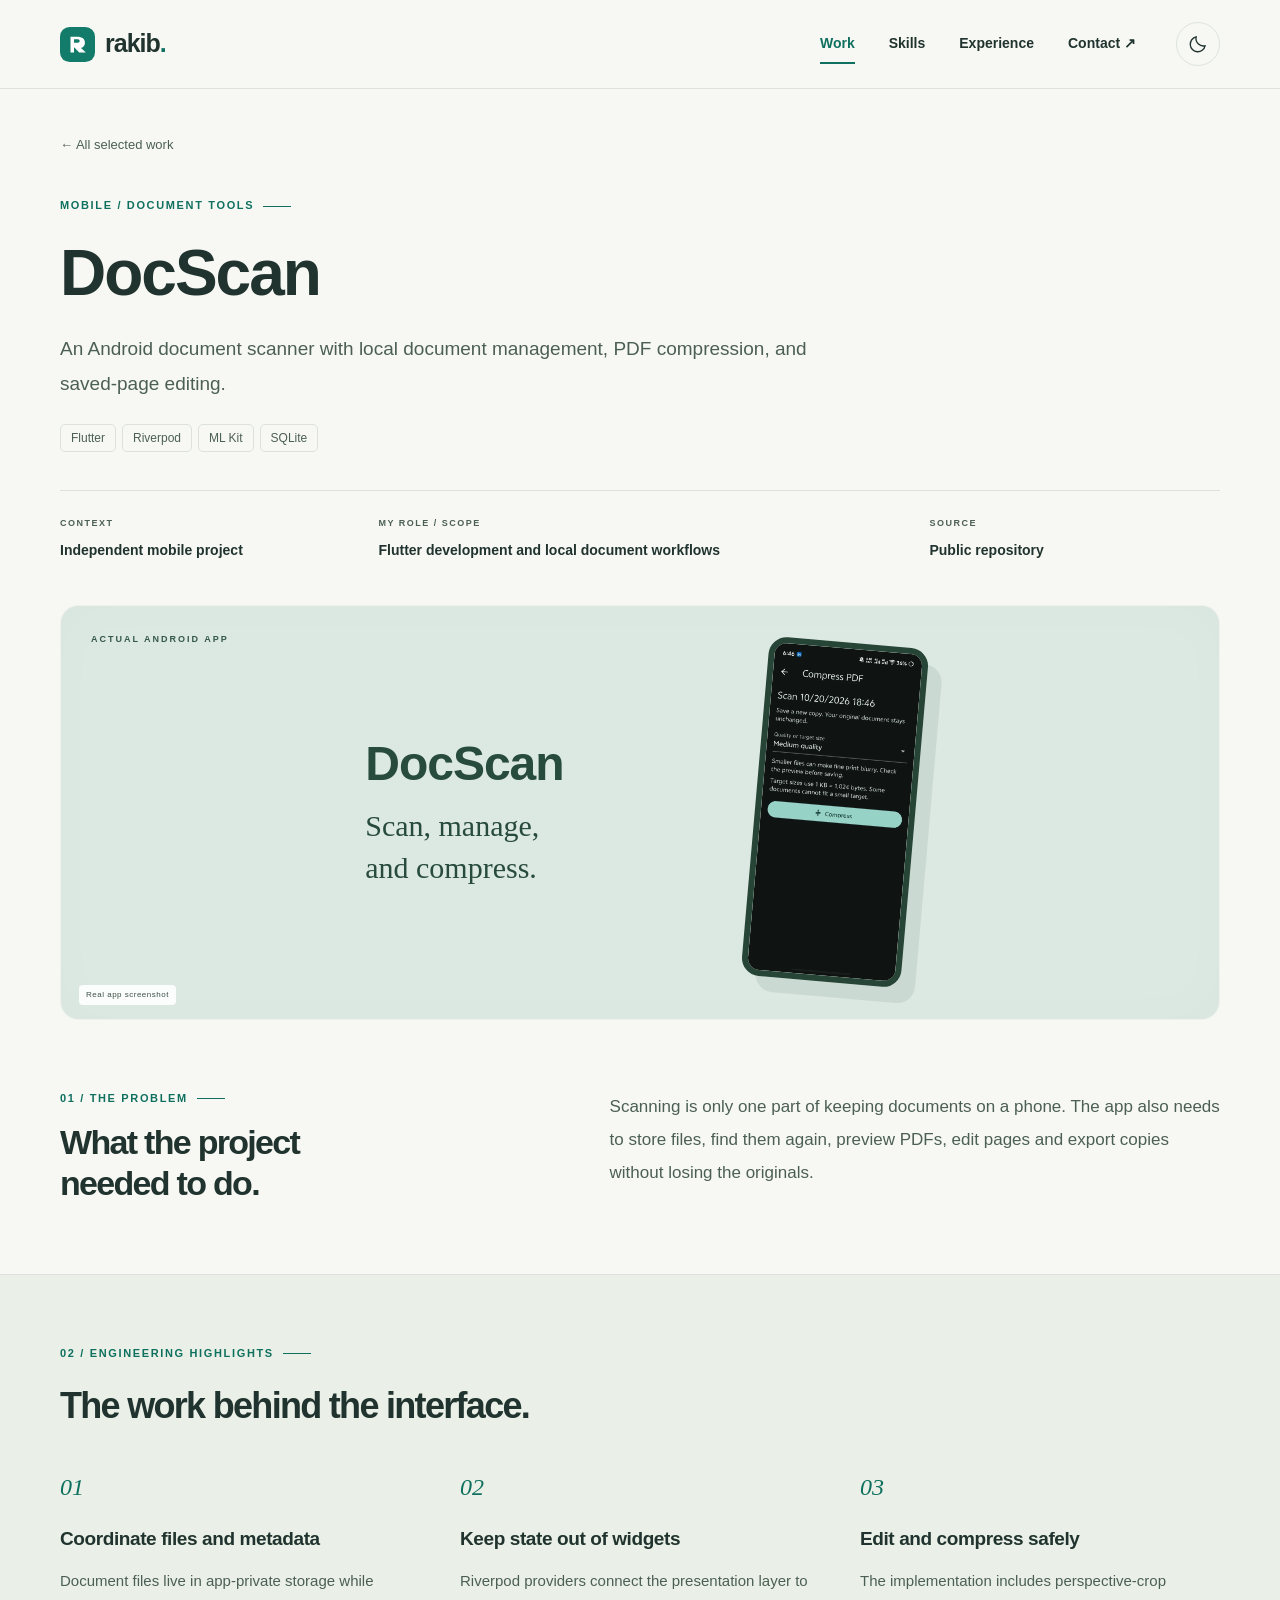
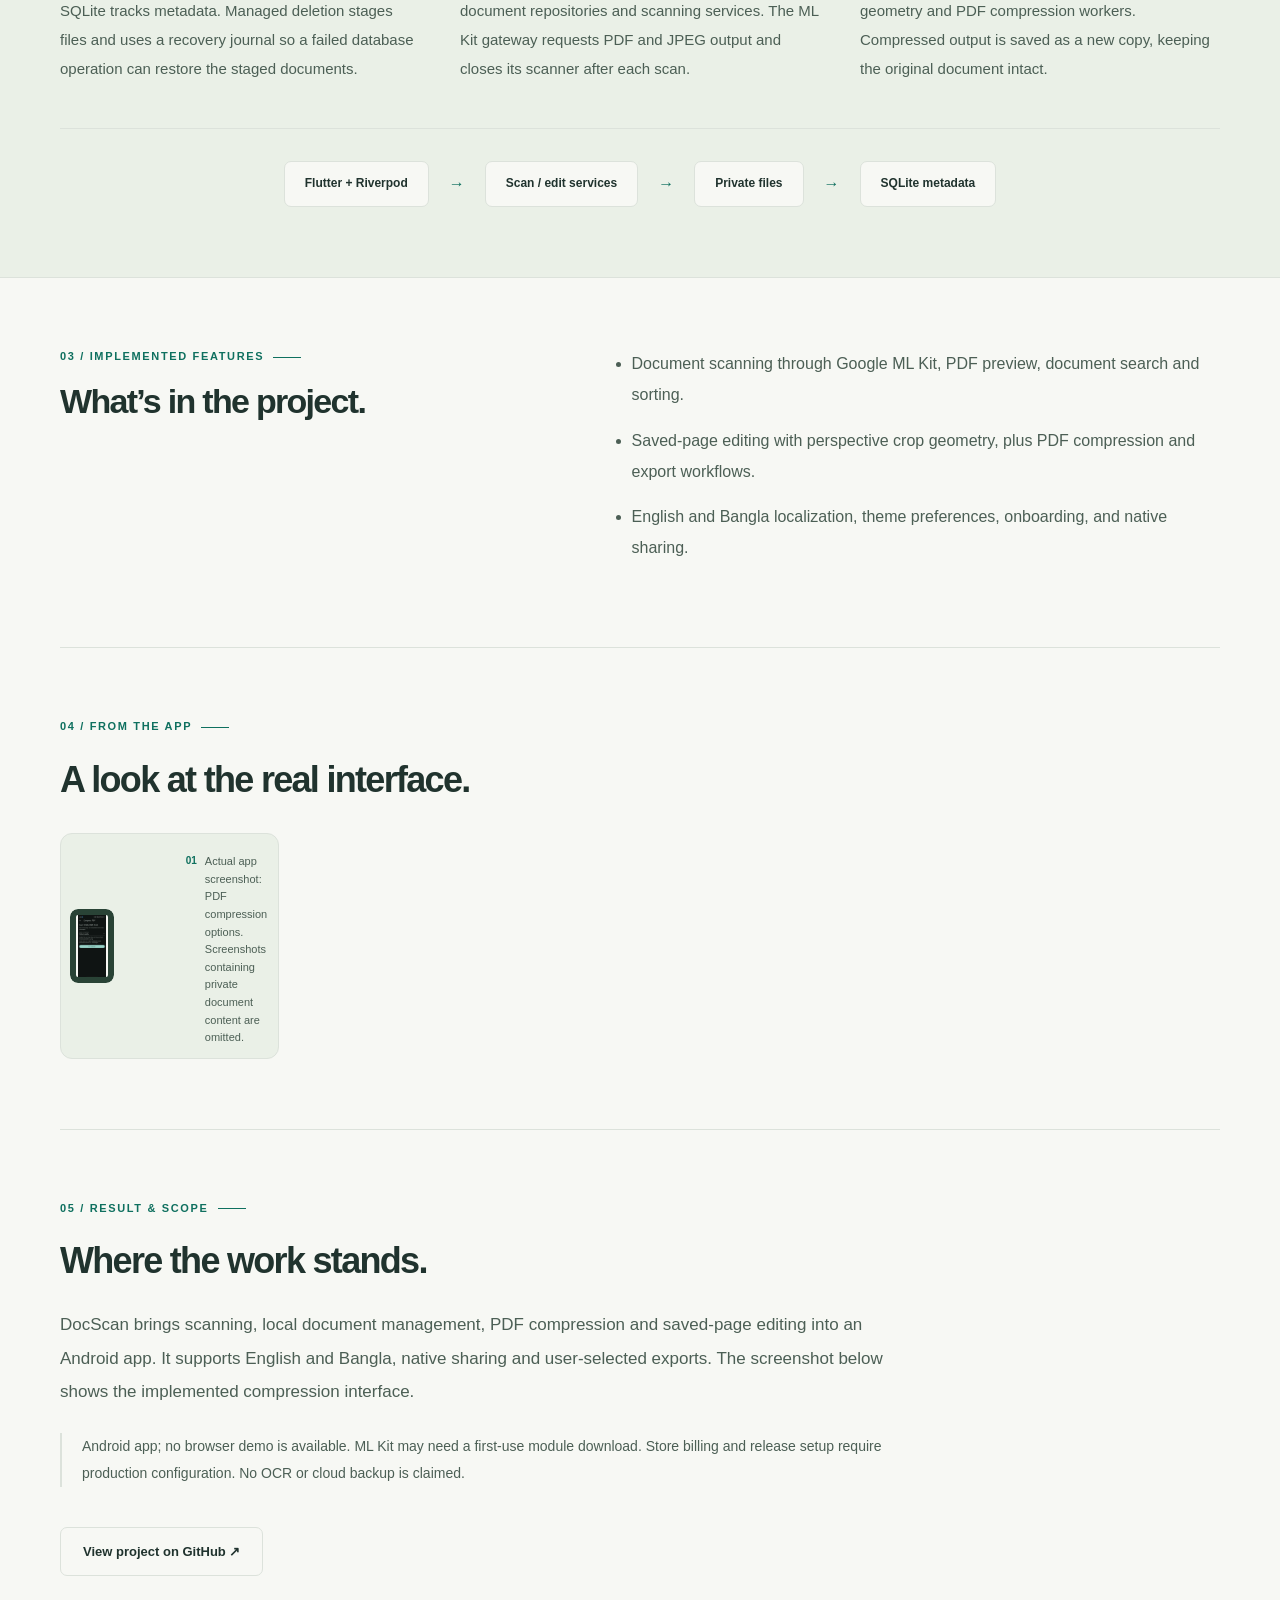
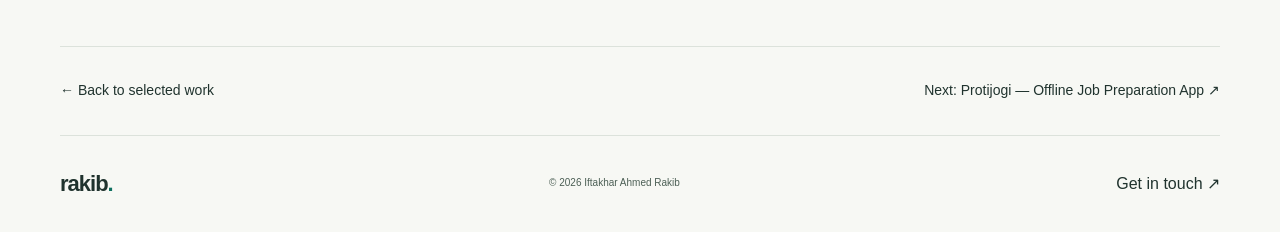
==== commit d8a1ddd9: "Add Protijogi case study and updated profile photo" ====
--- a/projects/docscan.html
+++ b/projects/docscan.html
@@ -1 +1 @@
-<!doctype html><html lang="en" data-theme="light"><head><meta charset="utf-8"><meta name="viewport" content="width=device-width, initial-scale=1"><meta name="theme-color" content="#f7f8f4"><title>DocScan Case Study — Iftakhar Ahmed Rakib</title><meta name="description" content="An Android document scanner with local document management, PDF compression, and saved-page editing."><link rel="canonical" href="https://09rakib.github.io/projects/docscan.html"><meta property="og:title" content="DocScan — Project Case Study"><meta property="og:description" content="An Android document scanner with local document management, PDF compression, and saved-page editing."><meta property="og:type" content="article"><meta property="og:url" content="https://09rakib.github.io/projects/docscan.html"><meta property="og:image" content="https://09rakib.github.io/assets/social-preview.png"><meta property="og:image:width" content="1200"><meta property="og:image:height" content="630"><meta property="og:image:alt" content="Iftakhar Ahmed Rakib — Flutter developer and software engineer"><meta name="twitter:card" content="summary_large_image"><link rel="icon" href="../assets/mark.svg" type="image/svg+xml"><link rel="stylesheet" href="../styles.css"><link rel="stylesheet" href="../polish.css"><link rel="stylesheet" href="../motion.css"><script src="../site.js" defer></script><script src="../motion.js" defer></script></head><body><a class="skip-link" href="#main">Skip to content</a><header class="site-header"><div class="container header-inner"><a class="brand" href="../index.html" aria-label="Rakib, home"><img src="../assets/mark.svg" width="35" height="35" alt=""><span>rakib<span class="brand-dot">.</span></span></a><nav id="site-nav" aria-label="Main navigation"><a href="../index.html#work">Work</a><a href="../index.html#skills">Skills</a><a href="../index.html#experience">Experience</a><a href="../index.html#contact">Contact ↗</a></nav><div class="header-actions"><button id="theme-toggle" class="icon-button" type="button" aria-label="Switch theme"><svg viewBox="0 0 24 24" fill="none" stroke="currentColor" stroke-width="1.6" aria-hidden="true"><path d="M20.5 14.2A9 9 0 0 1 9.8 3.5a9 9 0 1 0 10.7 10.7Z"/></svg></button><button id="menu-toggle" class="icon-button menu-toggle" type="button" aria-expanded="false" aria-label="Open navigation" aria-controls="site-nav">☰</button></div></div></header><main id="main" class="case-main"><section class="container case-intro"><a class="back-link" href="../index.html#work">← All selected work</a><p class="eyebrow">MOBILE / DOCUMENT TOOLS</p><h1>DocScan</h1><p class="case-lead">An Android document scanner with local document management, PDF compression, and saved-page editing.</p><div class="tags"><span>Flutter</span><span>Riverpod</span><span>ML Kit</span><span>SQLite</span></div><div class="case-meta"><div><span>CONTEXT</span><strong>Independent mobile project</strong></div><div><span>MY ROLE / SCOPE</span><strong>Flutter development and local document workflows</strong></div><div><span>SOURCE</span><strong>Public repository</strong></div></div></section><div class="container"><div class="case-cover project-media"><div class="real-shot-composition"><span class="shot-note">ACTUAL ANDROID APP</span><div class="shot-description"><strong>DocScan</strong><span>Scan, manage,<br>and compress.</span></div><img class="cover-screenshot" src="../assets/screenshots/docscan-compression.webp" width="540" height="1200" alt="DocScan compression screen showing medium-quality selection and Compress action" loading="lazy" decoding="async"></div><span class="media-label">Real app screenshot</span></div></div><section class="container case-section case-overview"><div><p class="eyebrow">01 / THE PROBLEM</p><h2>What the project<br>needed to do.</h2></div><p>Scanning is only one part of keeping documents on a phone. The app also needs to store files, find them again, preview PDFs, edit pages and export copies without losing the originals.</p></section><section class="case-tinted"><div class="container case-section"><p class="eyebrow">02 / TECHNICAL DECISIONS</p><h2>The work behind the interface.</h2><div class="challenge-grid"><article><span class="challenge-index">01</span><h3>Coordinate files and metadata</h3><p>Document files live in app-private storage while SQLite tracks metadata. Managed deletion stages files and uses a recovery journal so a failed database operation can restore the staged documents.</p></article><article><span class="challenge-index">02</span><h3>Keep state out of widgets</h3><p>Riverpod providers connect the presentation layer to document repositories and scanning services. The ML Kit gateway requests PDF and JPEG output and closes its scanner after each scan.</p></article><article><span class="challenge-index">03</span><h3>Edit and compress safely</h3><p>The implementation includes perspective-crop geometry and PDF compression workers. Compressed output is saved as a new copy, keeping the original document intact.</p></article></div><div class="architecture-flow" aria-label="Project architecture"><span>Flutter + Riverpod</span><i aria-hidden="true">→</i><span>Scan / edit services</span><i aria-hidden="true">→</i><span>Private files</span><i aria-hidden="true">→</i><span>SQLite metadata</span></div></div></section><section class="container case-section case-overview"><div><p class="eyebrow">03 / IMPLEMENTED FEATURES</p><h2>What’s in the project.</h2></div><ul class="case-features"><li>Document scanning through Google ML Kit, PDF preview, document search and sorting.</li><li>Saved-page editing with perspective crop geometry, plus PDF compression and export workflows.</li><li>English and Bangla localization, theme preferences, onboarding, and native sharing.</li></ul></section><section class="container case-section case-gallery"><p class="eyebrow">04 / FROM THE APP</p><h2>A look at the real interface.</h2><figure><a href="../assets/screenshots/docscan-compression.webp" target="_blank" rel="noopener"><img src="../assets/screenshots/docscan-compression.webp" width="540" height="1200" loading="lazy" alt="DocScan compression screen showing medium-quality selection and Compress action"></a><figcaption>Actual app screenshot: PDF compression options. Screenshots containing private document content are omitted.</figcaption></figure></section><section class="container case-section case-result"><p class="eyebrow">05 / RESULT & SCOPE</p><h2>Where the work stands.</h2><p>DocScan brings scanning, local document management, PDF compression and saved-page editing into an Android app. It supports English and Bangla, native sharing and user-selected exports. The screenshot below shows the implemented compression interface.</p><p class="scope-note">Android app; no browser demo is available. ML Kit may need a first-use module download. Store billing and release setup require production configuration. No OCR or cloud backup is claimed.</p><a class="button button-primary" href="https://github.com/09rakib/Document-Scanner" target="_blank" rel="noopener noreferrer">View project on GitHub ↗</a></section><div class="container case-next"><a href="../index.html#work">← Back to selected work</a><a href="pharmacy.html">Next: Pharmacy ERP &amp; POS ↗</a></div></main><footer class="container footer"><a class="brand" href="../index.html">rakib<span class="brand-dot">.</span></a><p>© <span id="year">2026</span> Iftakhar Ahmed Rakib</p><a href="../index.html#contact">Get in touch ↗</a></footer></body></html>+<!doctype html><html lang="en" data-theme="light"><head><meta charset="utf-8"><meta name="viewport" content="width=device-width, initial-scale=1"><meta name="theme-color" content="#f7f8f4"><title>DocScan — Project Overview — Iftakhar Ahmed Rakib</title><meta name="description" content="An Android document scanner with local document management, PDF compression, and saved-page editing."><link rel="canonical" href="https://09rakib.github.io/projects/docscan.html"><meta property="og:title" content="DocScan — Project Overview"><meta property="og:description" content="An Android document scanner with local document management, PDF compression, and saved-page editing."><meta property="og:type" content="article"><meta property="og:url" content="https://09rakib.github.io/projects/docscan.html"><meta property="og:image" content="https://09rakib.github.io/assets/social-preview.png"><meta property="og:image:width" content="1200"><meta property="og:image:height" content="630"><meta property="og:image:alt" content="Iftakhar Ahmed Rakib — Flutter developer and software engineer"><meta name="twitter:card" content="summary_large_image"><link rel="icon" href="../assets/mark.svg" type="image/svg+xml"><link rel="stylesheet" href="../styles.css"><link rel="stylesheet" href="../polish.css"><link rel="stylesheet" href="../motion.css"><script src="../site.js" defer></script><script src="../motion.js" defer></script></head><body><a class="skip-link" href="#main">Skip to content</a><header class="site-header"><div class="container header-inner"><a class="brand" href="../index.html" aria-label="Rakib, home"><img src="../assets/mark.svg" width="35" height="35" alt=""><span>rakib<span class="brand-dot">.</span></span></a><nav id="site-nav" aria-label="Main navigation"><a href="../index.html#work">Work</a><a href="../index.html#skills">Skills</a><a href="../index.html#experience">Experience</a><a href="../index.html#contact">Contact ↗</a></nav><div class="header-actions"><button id="theme-toggle" class="icon-button" type="button" aria-label="Switch theme"><svg viewBox="0 0 24 24" fill="none" stroke="currentColor" stroke-width="1.6" aria-hidden="true"><path d="M20.5 14.2A9 9 0 0 1 9.8 3.5a9 9 0 1 0 10.7 10.7Z"/></svg></button><button id="menu-toggle" class="icon-button menu-toggle" type="button" aria-expanded="false" aria-label="Open navigation" aria-controls="site-nav">☰</button></div></div></header><main id="main" class="case-main"><section class="container case-intro"><a class="back-link" href="../index.html#work">← All selected work</a><p class="eyebrow">MOBILE / DOCUMENT TOOLS</p><h1>DocScan</h1><p class="case-lead">An Android document scanner with local document management, PDF compression, and saved-page editing.</p><div class="tags"><span>Flutter</span><span>Riverpod</span><span>ML Kit</span><span>SQLite</span></div><div class="case-meta"><div><span>CONTEXT</span><strong>Independent mobile project</strong></div><div><span>MY ROLE / SCOPE</span><strong>Flutter development and local document workflows</strong></div><div><span>SOURCE</span><strong>Public repository</strong></div></div></section><div class="container"><div class="case-cover project-media"><div class="real-shot-composition"><span class="shot-note">ACTUAL ANDROID APP</span><div class="shot-description"><strong>DocScan</strong><span>Scan, manage,<br>and compress.</span></div><img class="cover-screenshot" src="../assets/screenshots/docscan-compression.webp" width="540" height="1200" alt="DocScan compression screen showing medium-quality selection and Compress action" loading="lazy" decoding="async"></div><span class="media-label">Real app screenshot</span></div></div><section class="container case-section case-overview"><div><p class="eyebrow">01 / THE PROBLEM</p><h2>What the project<br>needed to do.</h2></div><p>Scanning is only one part of keeping documents on a phone. The app also needs to store files, find them again, preview PDFs, edit pages and export copies without losing the originals.</p></section><section class="case-tinted"><div class="container case-section"><p class="eyebrow">02 / ENGINEERING HIGHLIGHTS</p><h2>The work behind the interface.</h2><div class="challenge-grid"><article><span class="challenge-index">01</span><h3>Coordinate files and metadata</h3><p>Document files live in app-private storage while SQLite tracks metadata. Managed deletion stages files and uses a recovery journal so a failed database operation can restore the staged documents.</p></article><article><span class="challenge-index">02</span><h3>Keep state out of widgets</h3><p>Riverpod providers connect the presentation layer to document repositories and scanning services. The ML Kit gateway requests PDF and JPEG output and closes its scanner after each scan.</p></article><article><span class="challenge-index">03</span><h3>Edit and compress safely</h3><p>The implementation includes perspective-crop geometry and PDF compression workers. Compressed output is saved as a new copy, keeping the original document intact.</p></article></div><div class="architecture-flow" aria-label="Project architecture"><span>Flutter + Riverpod</span><i aria-hidden="true">→</i><span>Scan / edit services</span><i aria-hidden="true">→</i><span>Private files</span><i aria-hidden="true">→</i><span>SQLite metadata</span></div></div></section><section class="container case-section case-overview"><div><p class="eyebrow">03 / IMPLEMENTED FEATURES</p><h2>What’s in the project.</h2></div><ul class="case-features"><li>Document scanning through Google ML Kit, PDF preview, document search and sorting.</li><li>Saved-page editing with perspective crop geometry, plus PDF compression and export workflows.</li><li>English and Bangla localization, theme preferences, onboarding, and native sharing.</li></ul></section><section class="container case-section case-gallery"><p class="eyebrow">04 / FROM THE APP</p><h2>A look at the real interface.</h2><div class="project-screen-grid"><figure><a href="../assets/screenshots/docscan-compression.webp" target="_blank" rel="noopener"><img src="../assets/screenshots/docscan-compression.webp" width="540" height="1200" loading="lazy" alt="DocScan compression screen showing medium-quality selection and Compress action"></a><figcaption><span>01</span>Actual app screenshot: PDF compression options. Screenshots containing private document content are omitted.</figcaption></figure></div></section><section class="container case-section case-result"><p class="eyebrow">05 / RESULT & SCOPE</p><h2>Where the work stands.</h2><p>DocScan brings scanning, local document management, PDF compression and saved-page editing into an Android app. It supports English and Bangla, native sharing and user-selected exports. The screenshot below shows the implemented compression interface.</p><p class="scope-note">Android app; no browser demo is available. ML Kit may need a first-use module download. Store billing and release setup require production configuration. No OCR or cloud backup is claimed.</p><a class="button button-outline" href="https://github.com/09rakib/Document-Scanner" target="_blank" rel="noopener noreferrer">View project on GitHub ↗</a></section><div class="container case-next"><a href="../index.html#work">← Back to selected work</a><a href="protijogi.html">Next: Protijogi — Offline Job Preparation App ↗</a></div></main><footer class="container footer"><a class="brand" href="../index.html">rakib<span class="brand-dot">.</span></a><p>© <span id="year">2026</span> Iftakhar Ahmed Rakib</p><a href="../index.html#contact">Get in touch ↗</a></footer></body></html>
--- a/polish.css
+++ b/polish.css
@@ -1,13 +1,15 @@
-/* Reading sizes and layouts for the static case studies. */
-:root{--muted:#4c5f55;--green:#0f705f}html[data-theme=dark]{--muted:#c0cfc5;--green:#8ad5bb}
-.project-description{font-size:15px;line-height:1.85;min-height:56px}.section-heading>p,.about-grid p,.capability p,.timeline-content>p:not(.organization),.contact-inner p:not(.eyebrow):not(.copy-status){font-size:15px}.tags span{font-size:12px}.project-category{font-size:10px}.source-link,.detail-link{font-size:13px}.detail-link{display:inline-flex;gap:10px;align-items:center}.project-title-row h3 a:hover{color:var(--green)}.project-open{min-width:40px;min-height:40px}
-.real-shot-composition{width:100%;height:100%;position:relative;background:#dce8e2;overflow:hidden;display:flex;align-items:center;justify-content:space-around;padding:32px}.shot-note{position:absolute;top:26px;left:30px;font-size:9px;letter-spacing:2px;color:#34594b;font-weight:650}.shot-description{color:#274b3c;max-width:200px;line-height:1.2}.shot-description strong{display:block;font-size:32px;letter-spacing:-1px}.shot-description>span{display:block;font-family:Georgia,serif;font-size:23px;line-height:1.4;margin-top:13px}.cover-screenshot{height:270px;width:auto;max-width:45%;object-fit:contain;border:6px solid #264536;border-radius:18px;transform:rotate(5deg);box-shadow:15px 15px 0 #26453617}.case-cover .cover-screenshot{height:340px}.case-cover .shot-description strong{font-size:48px}.case-cover .shot-description>span{font-size:30px}.case-cover .shot-description{max-width:none}.case-cover.project-media{height:415px}.case-cover .real-shot-composition{padding-inline:18%}
-.more-work-gallery{display:block;margin-top:55px}.more-work-gallery>div:first-child{display:flex;align-items:baseline;flex-wrap:wrap;gap:12px 24px;margin-bottom:25px}.more-work-gallery h3{font-size:22px;margin:0}.more-work-gallery>div:first-child>p{width:100%;font-size:14px;color:var(--muted);margin:0}.supporting-grid{display:grid;grid-template-columns:repeat(4,1fr);gap:22px}.supporting-project{min-width:0}.gallery-trigger{display:flex;align-items:center;justify-content:center;position:relative;background:var(--soft);border:1px solid var(--line);border-radius:13px;overflow:hidden;height:250px;width:100%;padding:20px 15px 0}.gallery-trigger img{height:260px;width:117px;object-fit:cover;object-position:top;border-radius:10px 10px 0 0;border:4px solid #20352c;transition:transform .2s}.gallery-trigger:hover img{transform:translateY(-7px)}.gallery-trigger>span{position:absolute;left:12px;bottom:12px;background:#fffffff2;color:#20332e;font-size:10px;padding:4px 9px;border-radius:5px}.supporting-project h4{font-size:16px;margin:16px 0 8px;font-weight:600;letter-spacing:-.3px}.supporting-project p{font-size:14px;line-height:1.8;color:var(--muted);margin-bottom:10px}.supporting-project>a{font-size:12px;font-weight:600}.supporting-project>a:hover{color:var(--green)}.additional-repos{border-top:1px solid var(--line);display:flex;flex-wrap:wrap;gap:18px 28px;padding-top:23px;margin-top:30px;font-size:12px}.additional-repos>span{color:var(--muted)}.additional-repos>a:hover{color:var(--green)}
-.skills-section{border-bottom:1px solid var(--line)}.skills-grid{display:grid;grid-template-columns:repeat(3,1fr);gap:24px}.skills-grid article{padding:26px;border:1px solid var(--line);border-radius:13px;background:var(--paper)}.skills-grid h3{font-size:18px;margin:13px 0 12px;font-weight:600;letter-spacing:-.4px}.skills-grid p{font-size:15px;color:var(--muted);line-height:1.95;margin:0}.experience-achievements{padding-left:20px;margin-top:18px;font-size:15px;line-height:1.9;color:var(--muted)}.experience-achievements li{margin-bottom:13px}.training-note{font-size:14px!important}.contact-actions{flex-wrap:wrap}.contact-inner{grid-template-columns:1fr 1fr;gap:70px;align-items:start}.contact-inner>div:first-child{padding-top:15px}.contact-form{background:var(--paper);border:1px solid var(--line);border-radius:16px;padding:30px}.contact-form h3{font-size:22px;font-weight:600;margin-bottom:22px;letter-spacing:-.5px}.contact-form label{display:block;font-size:13px;font-weight:600;margin:14px 0 7px}.contact-form input,.contact-form textarea{width:100%;font:inherit;font-size:15px;color:var(--ink);border:1px solid var(--line);border-radius:7px;background:var(--bg);padding:11px 13px}.contact-form textarea{resize:vertical;min-height:110px}.contact-form .button{margin-top:18px}.contact-form .form-help{font-size:12px!important;line-height:1.8;margin:13px 0 0}.contact-form #form-status{font-size:12px;color:var(--green);line-height:1.8;margin:10px 0 0}.contact-form [hidden]{display:none!important}.contact-form .inline-link{font-size:13px}
-#gallery-dialog{max-width:760px;width:calc(100% - 32px);padding:22px 28px;max-height:94dvh}#gallery-dialog .dialog-header{margin-bottom:10px}#gallery-dialog h2{font-size:22px;margin:0;letter-spacing:-.5px}#gallery-dialog figure{margin:0;text-align:center}#gallery-image{max-height:60dvh;max-width:100%;height:auto;width:auto;margin:0 auto;border-radius:9px;border:1px solid var(--line)}#gallery-caption{font-size:13px;color:var(--muted);line-height:1.65;margin-top:14px}.gallery-controls{display:flex;gap:15px;align-items:center;justify-content:space-between;margin-top:18px}.gallery-controls .button{margin:0;font-size:12px;min-height:42px;padding:10px 15px}.gallery-controls>span{font-size:12px;color:var(--muted)}
-.case-intro{padding-top:42px;padding-bottom:42px}.back-link{display:inline-block;color:var(--muted);font-size:13px;margin-bottom:42px}.back-link:hover{color:var(--green)}.case-intro h1{font-size:clamp(40px,5vw,66px);line-height:1.15;letter-spacing:-2px;margin-bottom:20px}.case-lead{max-width:760px;color:var(--muted);font-size:19px;line-height:1.85;margin-bottom:23px}.case-meta{display:grid;grid-template-columns:1fr 1.8fr 1fr;gap:28px;margin-top:38px;padding-top:25px;border-top:1px solid var(--line)}.case-meta>div>span{display:block;font-size:9px;letter-spacing:1.5px;font-weight:700;color:var(--muted);margin-bottom:8px}.case-meta strong{font-size:14px;font-weight:550;line-height:1.7;display:block}.case-section{padding-block:70px}.case-overview{display:grid;grid-template-columns:1fr 1.3fr;gap:80px;align-items:start}.case-overview h2{font-size:34px}.case-overview>p{font-size:17px;line-height:1.95;color:var(--muted);margin:0}.case-overview .eyebrow{margin-bottom:15px}.case-tinted{background:var(--soft);border-block:1px solid var(--line)}.case-tinted h2{font-size:36px}.challenge-grid{display:grid;grid-template-columns:repeat(3,1fr);gap:40px;margin-top:40px}.challenge-index{font-family:Georgia,serif;font-style:italic;font-size:24px;color:var(--green)}.challenge-grid h3{font-size:19px;font-weight:600;letter-spacing:-.4px;margin:16px 0 12px}.challenge-grid p{color:var(--muted);font-size:15px;line-height:1.95;margin-bottom:0}.architecture-flow{display:flex;align-items:center;justify-content:center;gap:20px;flex-wrap:wrap;margin-top:45px;border-top:1px solid var(--line);padding-top:32px}.architecture-flow>span{border:1px solid var(--line);background:var(--bg);padding:12px 20px;border-radius:7px;font-size:12px;font-weight:600}.architecture-flow i{color:var(--green);font-style:normal}.case-features{padding-left:22px;margin:0;color:var(--muted);font-size:16px;line-height:1.95}.case-features li{padding-bottom:14px}.case-gallery{border-top:1px solid var(--line)}.case-gallery h2{font-size:36px}.case-gallery figure{display:flex;align-items:center;gap:70px;padding:40px 60px;background:var(--soft);border-radius:18px;margin:35px 0 0}.case-gallery img{width:245px;height:auto;border-radius:14px;border:6px solid #294336}.case-gallery figcaption{max-width:390px;color:var(--muted);font-size:15px;line-height:1.85}.case-result{border-top:1px solid var(--line)}.case-result h2{font-size:36px;margin-bottom:26px}.case-result>p:not(.eyebrow){max-width:850px;font-size:17px;line-height:1.95;color:var(--muted)}.case-result .scope-note{font-size:14px!important;padding-left:20px;border-left:2px solid var(--line);margin:25px 0}.case-result .button{margin-top:15px}.case-next{display:flex;justify-content:space-between;gap:30px;padding-block:32px;border-block:1px solid var(--line);font-size:14px}.case-next a:hover{color:var(--green)}
-@media(max-width:1050px){.supporting-grid{gap:16px}.skills-grid{grid-template-columns:repeat(2,1fr)}.contact-inner{gap:35px}.contact-form{padding:25px}.case-overview{gap:40px}.challenge-grid{gap:28px}.architecture-flow{gap:12px}.architecture-flow>span{padding:10px 14px}.case-cover .real-shot-composition{padding-inline:12%}}
-@media(max-width:760px){.project-description{font-size:15px;min-height:0}.tags span{font-size:11px}.shot-description strong{font-size:28px}.shot-description>span{font-size:20px}.cover-screenshot{height:260px;max-width:42%;border-width:4px;border-radius:13px}.real-shot-composition{padding:28px 22px}.shot-note{left:22px;top:20px;font-size:8px}.supporting-grid{grid-template-columns:1fr 1fr;gap:28px 16px}.supporting-project h4{font-size:15px}.supporting-project p{font-size:13px}.gallery-trigger{height:220px}.gallery-trigger img{height:235px;width:106px}.more-work-gallery h3{font-size:21px}.skills-grid{gap:15px}.skills-grid article{padding:21px}.skills-grid h3{font-size:17px}.skills-grid p{font-size:14px}.skills-grid .small-label{font-size:8px}.contact-inner{grid-template-columns:1fr;gap:30px}.contact-form{padding:24px}.case-intro{padding-top:25px;padding-bottom:30px}.back-link{margin-bottom:28px}.case-intro h1{font-size:40px;letter-spacing:-1.5px}.case-lead{font-size:17px;line-height:1.85}.case-meta{grid-template-columns:1fr;gap:20px;margin-top:28px}.case-meta>div>span{margin-bottom:4px}.case-meta strong{font-size:14px}.case-cover.project-media{height:300px}.case-cover .real-shot-composition{padding-inline:20px}.case-cover .cover-screenshot{height:265px}.case-cover .shot-description strong{font-size:30px}.case-cover .shot-description>span{font-size:22px}.case-section{padding-block:45px}.case-overview{grid-template-columns:1fr;gap:24px}.case-overview h2,.case-tinted h2,.case-gallery h2,.case-result h2{font-size:31px}.case-overview>p,.case-result>p:not(.eyebrow){font-size:16px}.challenge-grid{grid-template-columns:1fr;gap:30px;margin-top:30px}.challenge-grid h3{margin-top:8px}.architecture-flow{display:grid;grid-template-columns:1fr;margin-top:30px;text-align:center;gap:10px}.architecture-flow i{transform:rotate(90deg)}.case-gallery figure{padding:25px;gap:22px;flex-direction:column;margin-top:25px}.case-gallery img{width:210px;max-width:100%}.case-gallery figcaption{font-size:13px;line-height:1.85;text-align:center}.case-next{font-size:12px;flex-wrap:wrap;padding-block:24px}.case-features{font-size:15px}#gallery-dialog{padding:18px}#gallery-dialog h2{font-size:19px}#gallery-caption{font-size:12px}.gallery-controls .button{font-size:11px;padding:9px 12px}}
-@media(max-width:390px){.skills-grid{grid-template-columns:1fr}.gallery-trigger{height:200px;padding-inline:10px}.supporting-grid{gap:24px 12px}.supporting-project h4{font-size:14px}.cover-screenshot{height:230px}.shot-description strong{font-size:26px}.shot-description>span{font-size:19px}.real-shot-composition{padding:25px 18px}.shot-note{left:18px}.case-cover .cover-screenshot{height:250px}.case-cover .shot-description strong{font-size:26px}.case-cover .shot-description>span{font-size:19px}.case-intro h1{font-size:36px}}
-.supporting-grid{display:block}.supporting-project{display:grid;grid-template-columns:220px minmax(0,1fr);gap:35px;padding:30px 0;border-bottom:1px solid var(--line)}.supporting-project:first-child{padding-top:0}.supporting-project h4{font-size:20px;margin:8px 0 12px}.supporting-info>p{font-size:14px;line-height:1.9}.supporting-info>a{font-size:13px;font-weight:600}.supporting-info .scroll-hint{font-size:11px;line-height:1.8;color:var(--muted);margin:22px 0 0}.screenshot-strip{display:flex;overflow-x:auto;gap:18px;padding:4px 4px 16px;scroll-snap-type:x mandatory;scrollbar-width:thin;scrollbar-color:var(--green) var(--soft)}.screenshot-thumb{position:relative;flex:0 0 143px;align-self:start;scroll-snap-align:start;border:1px solid var(--line);background:var(--paper);border-radius:14px;padding:6px 6px 34px;transition:transform .2s;color:var(--ink)}.screenshot-thumb img{width:129px;height:287px;object-fit:cover;border-radius:8px}.screenshot-thumb>span{font-size:10px;position:absolute;bottom:9px;left:14px;letter-spacing:.8px;font-weight:600}.screenshot-thumb:hover{transform:translateY(-3px);border-color:var(--green)}.screenshot-thumb:focus-visible{outline-offset:-3px}.screenshot-strip:has(.screenshot-thumb:focus-visible){scroll-behavior:smooth}
-@media(max-width:760px){.supporting-project{grid-template-columns:1fr;gap:20px;padding:28px 0}.supporting-info>p{margin-bottom:9px}.supporting-info .scroll-hint{margin:10px 0 0}.screenshot-strip{gap:13px}.screenshot-thumb{flex-basis:140px}.screenshot-thumb img{width:126px;height:280px}.supporting-info h4{font-size:20px}.more-work-gallery>div:first-child>p{font-size:14px}}
+/* Reading sizes and layouts for the static case studies. */
+:root{--muted:#4c5f55;--green:#0f705f}html[data-theme=dark]{--muted:#c0cfc5;--green:#8ad5bb}
+.project-description{font-size:15px;line-height:1.85;min-height:56px}.section-heading>p,.about-grid p,.capability p,.timeline-content>p:not(.organization),.contact-inner p:not(.eyebrow):not(.copy-status){font-size:15px}.tags span{font-size:12px}.project-category{font-size:10px}.source-link,.detail-link{font-size:13px}.detail-link{display:inline-flex;gap:10px;align-items:center}.project-title-row h3 a:hover{color:var(--green)}.project-open{min-width:40px;min-height:40px}
+.real-shot-composition{width:100%;height:100%;position:relative;background:#dce8e2;overflow:hidden;display:flex;align-items:center;justify-content:space-around;padding:32px}.shot-note{position:absolute;top:26px;left:30px;font-size:9px;letter-spacing:2px;color:#34594b;font-weight:650}.shot-description{color:#274b3c;max-width:200px;line-height:1.2}.shot-description strong{display:block;font-size:32px;letter-spacing:-1px}.shot-description>span{display:block;font-family:Georgia,serif;font-size:23px;line-height:1.4;margin-top:13px}.cover-screenshot{height:270px;width:auto;max-width:45%;object-fit:contain;border:6px solid #264536;border-radius:18px;transform:rotate(5deg);box-shadow:15px 15px 0 #26453617}.case-cover .cover-screenshot{height:340px}.case-cover .shot-description strong{font-size:48px}.case-cover .shot-description>span{font-size:30px}.case-cover .shot-description{max-width:none}.case-cover.project-media{height:415px}.case-cover .real-shot-composition{padding-inline:18%}
+.more-work-gallery{display:block;margin-top:55px}.more-work-gallery>div:first-child{display:flex;align-items:baseline;flex-wrap:wrap;gap:12px 24px;margin-bottom:25px}.more-work-gallery h3{font-size:22px;margin:0}.more-work-gallery>div:first-child>p{width:100%;font-size:14px;color:var(--muted);margin:0}.supporting-grid{display:grid;grid-template-columns:repeat(4,1fr);gap:22px}.supporting-project{min-width:0}.gallery-trigger{display:flex;align-items:center;justify-content:center;position:relative;background:var(--soft);border:1px solid var(--line);border-radius:13px;overflow:hidden;height:250px;width:100%;padding:20px 15px 0}.gallery-trigger img{height:260px;width:117px;object-fit:cover;object-position:top;border-radius:10px 10px 0 0;border:4px solid #20352c;transition:transform .2s}.gallery-trigger:hover img{transform:translateY(-7px)}.gallery-trigger>span{position:absolute;left:12px;bottom:12px;background:#fffffff2;color:#20332e;font-size:10px;padding:4px 9px;border-radius:5px}.supporting-project h4{font-size:16px;margin:16px 0 8px;font-weight:600;letter-spacing:-.3px}.supporting-project p{font-size:14px;line-height:1.8;color:var(--muted);margin-bottom:10px}.supporting-project>a{font-size:12px;font-weight:600}.supporting-project>a:hover{color:var(--green)}.additional-repos{border-top:1px solid var(--line);display:flex;flex-wrap:wrap;gap:18px 28px;padding-top:23px;margin-top:30px;font-size:12px}.additional-repos>span{color:var(--muted)}.additional-repos>a:hover{color:var(--green)}
+.skills-section{border-bottom:1px solid var(--line)}.skills-grid{display:grid;grid-template-columns:repeat(3,1fr);gap:24px}.skills-grid article{padding:26px;border:1px solid var(--line);border-radius:13px;background:var(--paper)}.skills-grid h3{font-size:18px;margin:13px 0 12px;font-weight:600;letter-spacing:-.4px}.skills-grid p{font-size:15px;color:var(--muted);line-height:1.95;margin:0}.experience-achievements{padding-left:20px;margin-top:18px;font-size:15px;line-height:1.9;color:var(--muted)}.experience-achievements li{margin-bottom:13px}.training-note{font-size:14px!important}.contact-actions{flex-wrap:wrap}.contact-inner{grid-template-columns:1fr 1fr;gap:70px;align-items:start}.contact-inner>div:first-child{padding-top:15px}.contact-form{background:var(--paper);border:1px solid var(--line);border-radius:16px;padding:30px}.contact-form h3{font-size:22px;font-weight:600;margin-bottom:22px;letter-spacing:-.5px}.contact-form label{display:block;font-size:13px;font-weight:600;margin:14px 0 7px}.contact-form input,.contact-form textarea{width:100%;font:inherit;font-size:15px;color:var(--ink);border:1px solid var(--line);border-radius:7px;background:var(--bg);padding:11px 13px}.contact-form textarea{resize:vertical;min-height:110px}.contact-form .button{margin-top:18px}.contact-form .form-help{font-size:12px!important;line-height:1.8;margin:13px 0 0}.contact-form #form-status{font-size:12px;color:var(--green);line-height:1.8;margin:10px 0 0}.contact-form [hidden]{display:none!important}.contact-form .inline-link{font-size:13px}
+#gallery-dialog{max-width:760px;width:calc(100% - 32px);padding:22px 28px;max-height:94dvh}#gallery-dialog .dialog-header{margin-bottom:10px}#gallery-dialog h2{font-size:22px;margin:0;letter-spacing:-.5px}#gallery-dialog figure{margin:0;text-align:center}#gallery-image{max-height:60dvh;max-width:100%;height:auto;width:auto;margin:0 auto;border-radius:9px;border:1px solid var(--line)}#gallery-caption{font-size:13px;color:var(--muted);line-height:1.65;margin-top:14px}.gallery-controls{display:flex;gap:15px;align-items:center;justify-content:space-between;margin-top:18px}.gallery-controls .button{margin:0;font-size:12px;min-height:42px;padding:10px 15px}.gallery-controls>span{font-size:12px;color:var(--muted)}
+.case-intro{padding-top:42px;padding-bottom:42px}.back-link{display:inline-block;color:var(--muted);font-size:13px;margin-bottom:42px}.back-link:hover{color:var(--green)}.case-intro h1{font-size:clamp(40px,5vw,66px);line-height:1.15;letter-spacing:-2px;margin-bottom:20px}.case-lead{max-width:760px;color:var(--muted);font-size:19px;line-height:1.85;margin-bottom:23px}.case-meta{display:grid;grid-template-columns:1fr 1.8fr 1fr;gap:28px;margin-top:38px;padding-top:25px;border-top:1px solid var(--line)}.case-meta>div>span{display:block;font-size:9px;letter-spacing:1.5px;font-weight:700;color:var(--muted);margin-bottom:8px}.case-meta strong{font-size:14px;font-weight:550;line-height:1.7;display:block}.case-section{padding-block:70px}.case-overview{display:grid;grid-template-columns:1fr 1.3fr;gap:80px;align-items:start}.case-overview h2{font-size:34px}.case-overview>p{font-size:17px;line-height:1.95;color:var(--muted);margin:0}.case-overview .eyebrow{margin-bottom:15px}.case-tinted{background:var(--soft);border-block:1px solid var(--line)}.case-tinted h2{font-size:36px}.challenge-grid{display:grid;grid-template-columns:repeat(3,1fr);gap:40px;margin-top:40px}.challenge-index{font-family:Georgia,serif;font-style:italic;font-size:24px;color:var(--green)}.challenge-grid h3{font-size:19px;font-weight:600;letter-spacing:-.4px;margin:16px 0 12px}.challenge-grid p{color:var(--muted);font-size:15px;line-height:1.95;margin-bottom:0}.architecture-flow{display:flex;align-items:center;justify-content:center;gap:20px;flex-wrap:wrap;margin-top:45px;border-top:1px solid var(--line);padding-top:32px}.architecture-flow>span{border:1px solid var(--line);background:var(--bg);padding:12px 20px;border-radius:7px;font-size:12px;font-weight:600}.architecture-flow i{color:var(--green);font-style:normal}.case-features{padding-left:22px;margin:0;color:var(--muted);font-size:16px;line-height:1.95}.case-features li{padding-bottom:14px}.case-gallery{border-top:1px solid var(--line)}.case-gallery h2{font-size:36px}.case-gallery figure{display:flex;align-items:center;gap:70px;padding:40px 60px;background:var(--soft);border-radius:18px;margin:35px 0 0}.case-gallery img{width:245px;height:auto;border-radius:14px;border:6px solid #294336}.case-gallery figcaption{max-width:390px;color:var(--muted);font-size:15px;line-height:1.85}.case-result{border-top:1px solid var(--line)}.case-result h2{font-size:36px;margin-bottom:26px}.case-result>p:not(.eyebrow){max-width:850px;font-size:17px;line-height:1.95;color:var(--muted)}.case-result .scope-note{font-size:14px!important;padding-left:20px;border-left:2px solid var(--line);margin:25px 0}.case-result .button{margin-top:15px}.case-next{display:flex;justify-content:space-between;gap:30px;padding-block:32px;border-block:1px solid var(--line);font-size:14px}.case-next a:hover{color:var(--green)}
+@media(max-width:1050px){.supporting-grid{gap:16px}.skills-grid{grid-template-columns:repeat(2,1fr)}.contact-inner{gap:35px}.contact-form{padding:25px}.case-overview{gap:40px}.challenge-grid{gap:28px}.architecture-flow{gap:12px}.architecture-flow>span{padding:10px 14px}.case-cover .real-shot-composition{padding-inline:12%}}
+@media(max-width:760px){.project-description{font-size:15px;min-height:0}.tags span{font-size:11px}.shot-description strong{font-size:28px}.shot-description>span{font-size:20px}.cover-screenshot{height:260px;max-width:42%;border-width:4px;border-radius:13px}.real-shot-composition{padding:28px 22px}.shot-note{left:22px;top:20px;font-size:8px}.supporting-grid{grid-template-columns:1fr 1fr;gap:28px 16px}.supporting-project h4{font-size:15px}.supporting-project p{font-size:13px}.gallery-trigger{height:220px}.gallery-trigger img{height:235px;width:106px}.more-work-gallery h3{font-size:21px}.skills-grid{gap:15px}.skills-grid article{padding:21px}.skills-grid h3{font-size:17px}.skills-grid p{font-size:14px}.skills-grid .small-label{font-size:8px}.contact-inner{grid-template-columns:1fr;gap:30px}.contact-form{padding:24px}.case-intro{padding-top:25px;padding-bottom:30px}.back-link{margin-bottom:28px}.case-intro h1{font-size:40px;letter-spacing:-1.5px}.case-lead{font-size:17px;line-height:1.85}.case-meta{grid-template-columns:1fr;gap:20px;margin-top:28px}.case-meta>div>span{margin-bottom:4px}.case-meta strong{font-size:14px}.case-cover.project-media{height:300px}.case-cover .real-shot-composition{padding-inline:20px}.case-cover .cover-screenshot{height:265px}.case-cover .shot-description strong{font-size:30px}.case-cover .shot-description>span{font-size:22px}.case-section{padding-block:45px}.case-overview{grid-template-columns:1fr;gap:24px}.case-overview h2,.case-tinted h2,.case-gallery h2,.case-result h2{font-size:31px}.case-overview>p,.case-result>p:not(.eyebrow){font-size:16px}.challenge-grid{grid-template-columns:1fr;gap:30px;margin-top:30px}.challenge-grid h3{margin-top:8px}.architecture-flow{display:grid;grid-template-columns:1fr;margin-top:30px;text-align:center;gap:10px}.architecture-flow i{transform:rotate(90deg)}.case-gallery figure{padding:25px;gap:22px;flex-direction:column;margin-top:25px}.case-gallery img{width:210px;max-width:100%}.case-gallery figcaption{font-size:13px;line-height:1.85;text-align:center}.case-next{font-size:12px;flex-wrap:wrap;padding-block:24px}.case-features{font-size:15px}#gallery-dialog{padding:18px}#gallery-dialog h2{font-size:19px}#gallery-caption{font-size:12px}.gallery-controls .button{font-size:11px;padding:9px 12px}}
+@media(max-width:390px){.skills-grid{grid-template-columns:1fr}.gallery-trigger{height:200px;padding-inline:10px}.supporting-grid{gap:24px 12px}.supporting-project h4{font-size:14px}.cover-screenshot{height:230px}.shot-description strong{font-size:26px}.shot-description>span{font-size:19px}.real-shot-composition{padding:25px 18px}.shot-note{left:18px}.case-cover .cover-screenshot{height:250px}.case-cover .shot-description strong{font-size:26px}.case-cover .shot-description>span{font-size:19px}.case-intro h1{font-size:36px}}
+.supporting-grid{display:block}.supporting-project{display:grid;grid-template-columns:220px minmax(0,1fr);gap:35px;padding:30px 0;border-bottom:1px solid var(--line)}.supporting-project:first-child{padding-top:0}.supporting-project h4{font-size:20px;margin:8px 0 12px}.supporting-info>p{font-size:14px;line-height:1.9}.supporting-info>a{font-size:13px;font-weight:600}.supporting-info .scroll-hint{font-size:11px;line-height:1.8;color:var(--muted);margin:22px 0 0}.screenshot-strip{display:flex;overflow-x:auto;gap:18px;padding:4px 4px 16px;scroll-snap-type:x mandatory;scrollbar-width:thin;scrollbar-color:var(--green) var(--soft)}.screenshot-thumb{position:relative;flex:0 0 143px;align-self:start;scroll-snap-align:start;border:1px solid var(--line);background:var(--paper);border-radius:14px;padding:6px 6px 34px;transition:transform .2s;color:var(--ink)}.screenshot-thumb img{width:129px;height:287px;object-fit:cover;border-radius:8px}.screenshot-thumb>span{font-size:10px;position:absolute;bottom:9px;left:14px;letter-spacing:.8px;font-weight:600}.screenshot-thumb:hover{transform:translateY(-3px);border-color:var(--green)}.screenshot-thumb:focus-visible{outline-offset:-3px}.screenshot-strip:has(.screenshot-thumb:focus-visible){scroll-behavior:smooth}
+@media(max-width:760px){.supporting-project{grid-template-columns:1fr;gap:20px;padding:28px 0}.supporting-info>p{margin-bottom:9px}.supporting-info .scroll-hint{margin:10px 0 0}.screenshot-strip{gap:13px}.screenshot-thumb{flex-basis:140px}.screenshot-thumb img{width:126px;height:280px}.supporting-info h4{font-size:20px}.more-work-gallery>div:first-child>p{font-size:14px}}
+
+.project-status{display:flex;align-items:center;gap:8px;color:var(--muted);font-size:12px;font-weight:600;margin:0 0 12px}.project-status .status-dot{width:7px;height:7px;flex:none}.engineering-highlight{max-width:920px;padding:22px 24px;border-left:3px solid var(--green);background:var(--bg);color:var(--ink);font-size:16px;line-height:1.9;border-radius:0 10px 10px 0;margin:28px 0}.project-screen-grid{display:grid;grid-template-columns:repeat(5,minmax(0,1fr));gap:16px;margin-top:32px}.project-screen-grid figure{min-width:0;margin:0;padding:9px;border:1px solid var(--line);border-radius:12px;background:var(--soft)}.project-screen-grid figure a{display:block;overflow:hidden;border-radius:8px}.project-screen-grid img{width:100%;height:auto;aspect-ratio:0.59;object-fit:contain;object-position:top;background:var(--bg);border-radius:8px;transition:transform .25s}.project-screen-grid a:hover img{transform:scale(1.025)}.project-screen-grid figcaption{display:flex;gap:8px;align-items:flex-start;padding:10px 2px 2px;color:var(--muted);font-size:11px;line-height:1.6}.project-screen-grid figcaption span{flex:none;color:var(--green);font-weight:700;font-size:10px}.project-screen-grid a:focus-visible{outline:3px solid var(--green);outline-offset:3px}@media(max-width:900px){.project-screen-grid{grid-template-columns:repeat(3,minmax(0,1fr))}}@media(max-width:600px){.project-screen-grid{grid-template-columns:repeat(2,minmax(0,1fr));gap:12px}.project-screen-grid figure{padding:6px}.project-screen-grid figcaption{font-size:10px}.engineering-highlight{padding:17px;font-size:14px}}
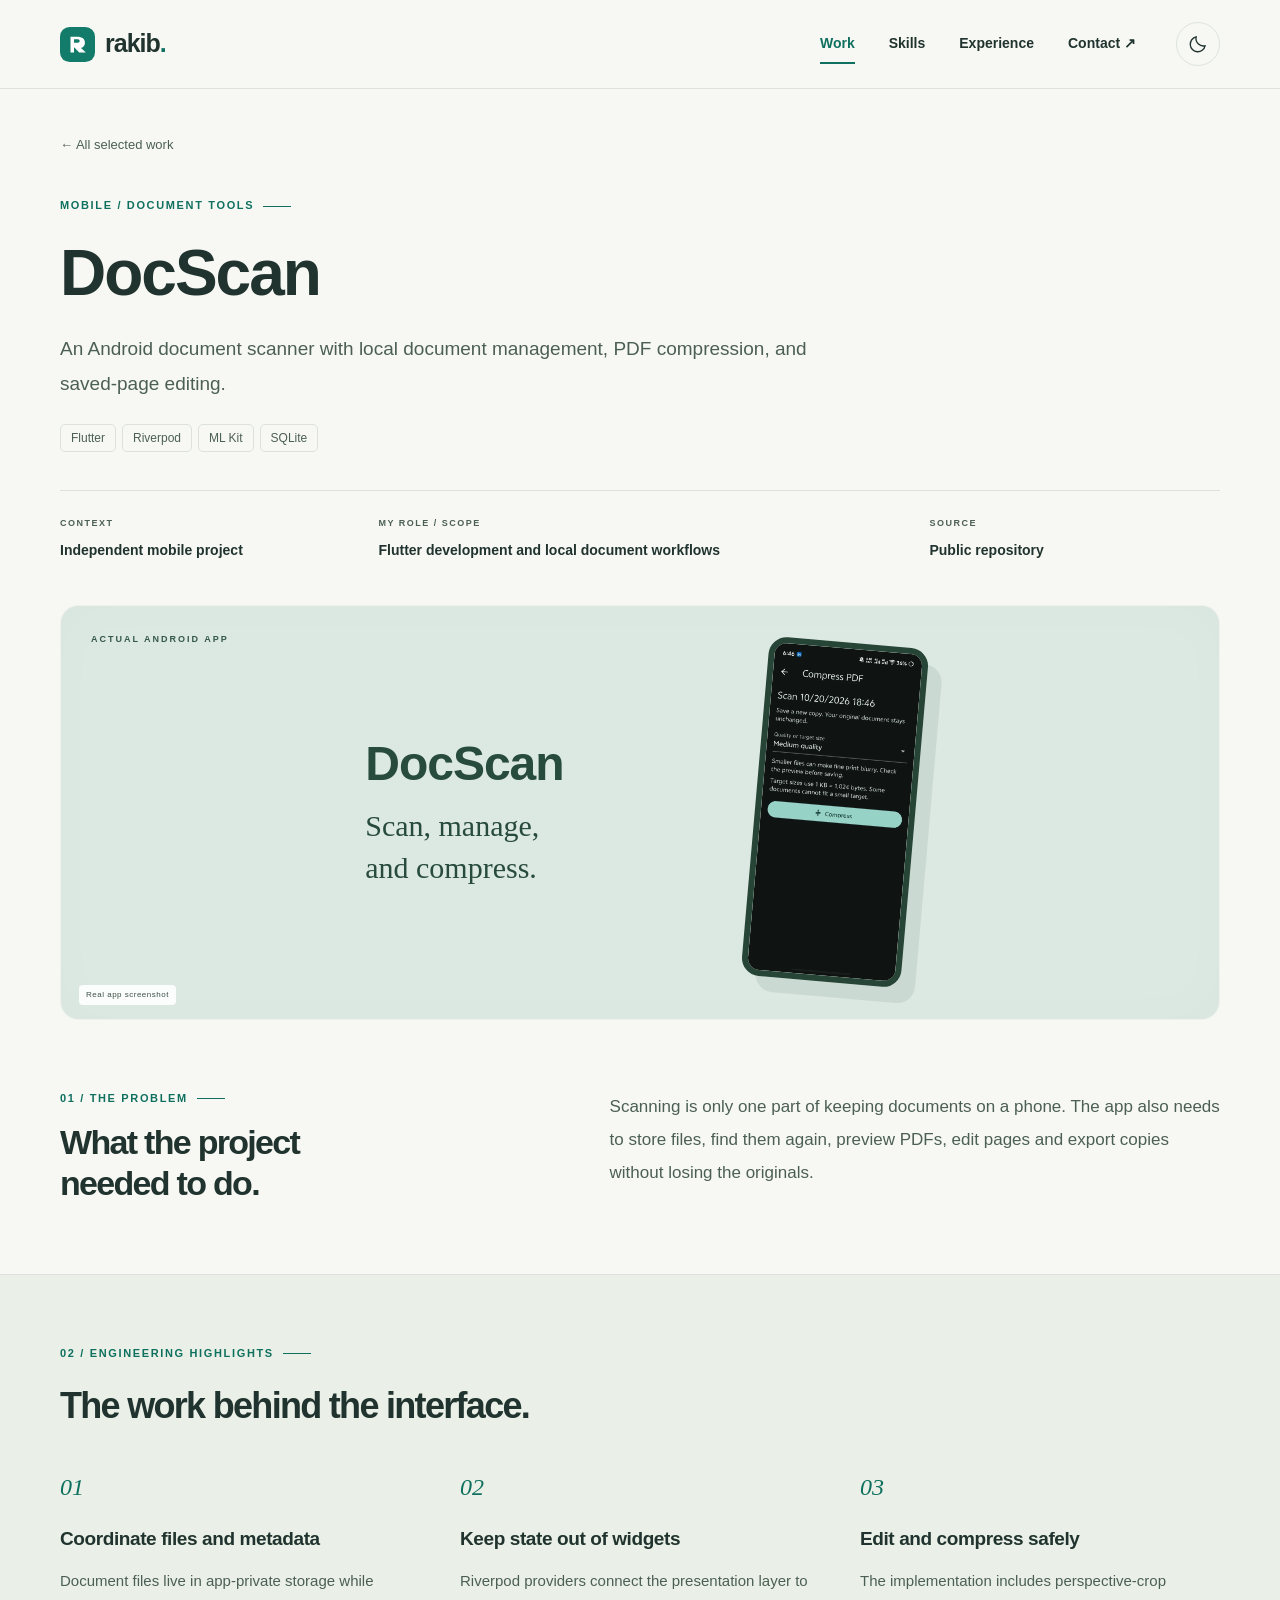
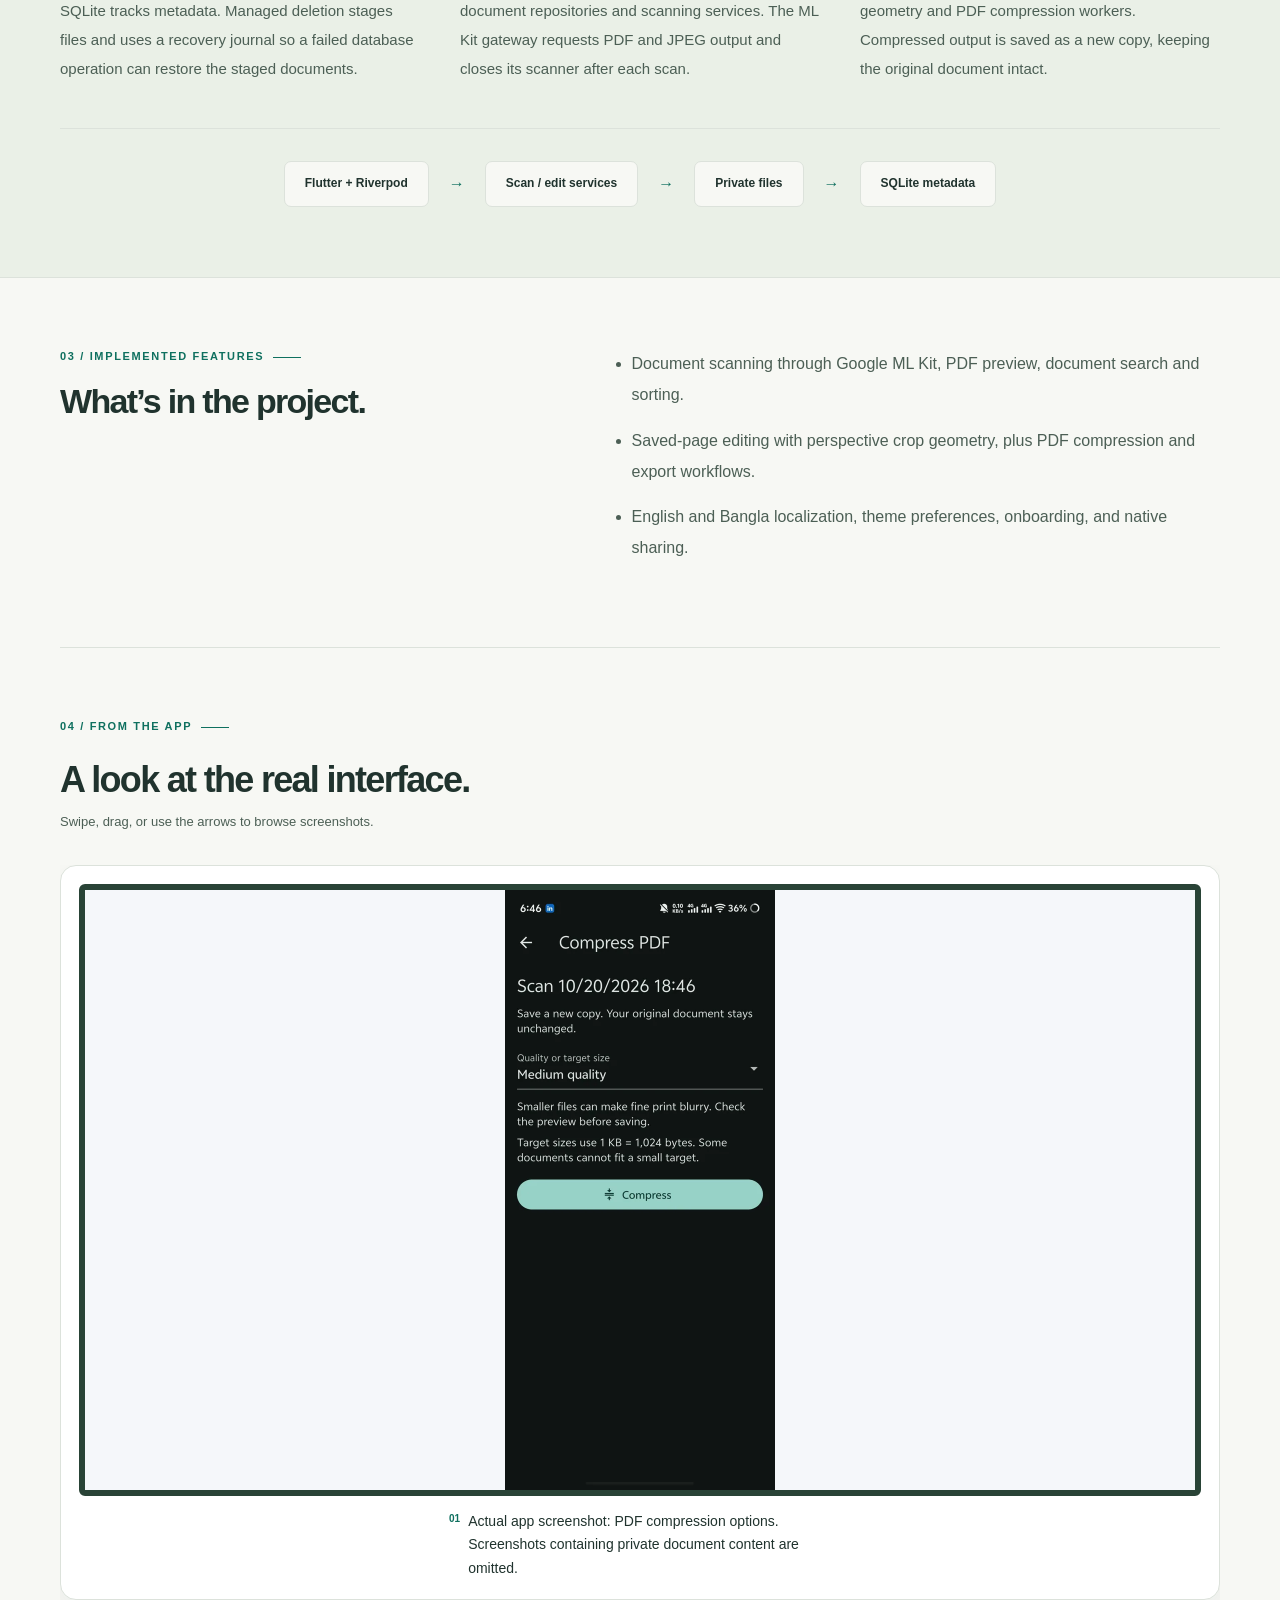
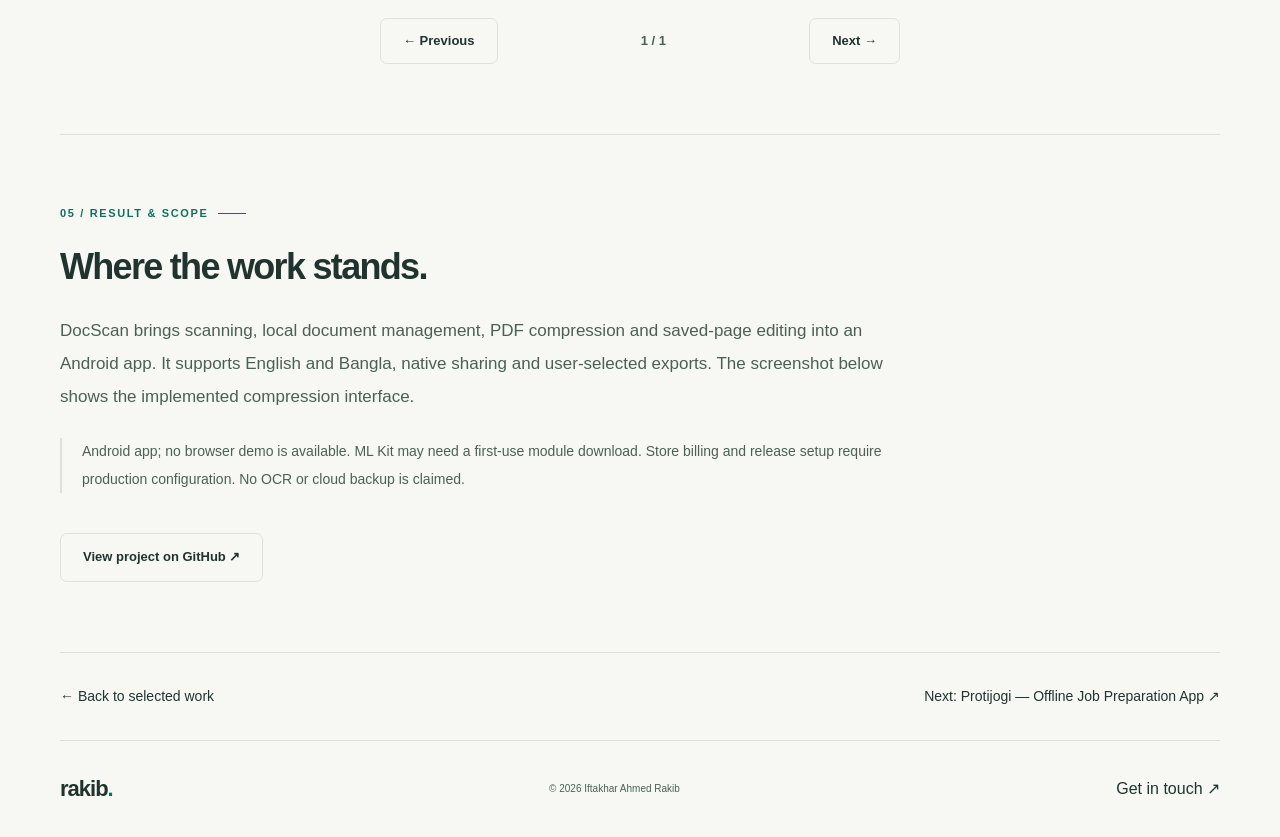
==== commit 0a24bb8e: "Use swipeable project screenshot galleries" ====
--- a/projects/docscan.html
+++ b/projects/docscan.html
@@ -1 +1 @@
-<!doctype html><html lang="en" data-theme="light"><head><meta charset="utf-8"><meta name="viewport" content="width=device-width, initial-scale=1"><meta name="theme-color" content="#f7f8f4"><title>DocScan — Project Overview — Iftakhar Ahmed Rakib</title><meta name="description" content="An Android document scanner with local document management, PDF compression, and saved-page editing."><link rel="canonical" href="https://09rakib.github.io/projects/docscan.html"><meta property="og:title" content="DocScan — Project Overview"><meta property="og:description" content="An Android document scanner with local document management, PDF compression, and saved-page editing."><meta property="og:type" content="article"><meta property="og:url" content="https://09rakib.github.io/projects/docscan.html"><meta property="og:image" content="https://09rakib.github.io/assets/social-preview.png"><meta property="og:image:width" content="1200"><meta property="og:image:height" content="630"><meta property="og:image:alt" content="Iftakhar Ahmed Rakib — Flutter developer and software engineer"><meta name="twitter:card" content="summary_large_image"><link rel="icon" href="../assets/mark.svg" type="image/svg+xml"><link rel="stylesheet" href="../styles.css"><link rel="stylesheet" href="../polish.css"><link rel="stylesheet" href="../motion.css"><script src="../site.js" defer></script><script src="../motion.js" defer></script></head><body><a class="skip-link" href="#main">Skip to content</a><header class="site-header"><div class="container header-inner"><a class="brand" href="../index.html" aria-label="Rakib, home"><img src="../assets/mark.svg" width="35" height="35" alt=""><span>rakib<span class="brand-dot">.</span></span></a><nav id="site-nav" aria-label="Main navigation"><a href="../index.html#work">Work</a><a href="../index.html#skills">Skills</a><a href="../index.html#experience">Experience</a><a href="../index.html#contact">Contact ↗</a></nav><div class="header-actions"><button id="theme-toggle" class="icon-button" type="button" aria-label="Switch theme"><svg viewBox="0 0 24 24" fill="none" stroke="currentColor" stroke-width="1.6" aria-hidden="true"><path d="M20.5 14.2A9 9 0 0 1 9.8 3.5a9 9 0 1 0 10.7 10.7Z"/></svg></button><button id="menu-toggle" class="icon-button menu-toggle" type="button" aria-expanded="false" aria-label="Open navigation" aria-controls="site-nav">☰</button></div></div></header><main id="main" class="case-main"><section class="container case-intro"><a class="back-link" href="../index.html#work">← All selected work</a><p class="eyebrow">MOBILE / DOCUMENT TOOLS</p><h1>DocScan</h1><p class="case-lead">An Android document scanner with local document management, PDF compression, and saved-page editing.</p><div class="tags"><span>Flutter</span><span>Riverpod</span><span>ML Kit</span><span>SQLite</span></div><div class="case-meta"><div><span>CONTEXT</span><strong>Independent mobile project</strong></div><div><span>MY ROLE / SCOPE</span><strong>Flutter development and local document workflows</strong></div><div><span>SOURCE</span><strong>Public repository</strong></div></div></section><div class="container"><div class="case-cover project-media"><div class="real-shot-composition"><span class="shot-note">ACTUAL ANDROID APP</span><div class="shot-description"><strong>DocScan</strong><span>Scan, manage,<br>and compress.</span></div><img class="cover-screenshot" src="../assets/screenshots/docscan-compression.webp" width="540" height="1200" alt="DocScan compression screen showing medium-quality selection and Compress action" loading="lazy" decoding="async"></div><span class="media-label">Real app screenshot</span></div></div><section class="container case-section case-overview"><div><p class="eyebrow">01 / THE PROBLEM</p><h2>What the project<br>needed to do.</h2></div><p>Scanning is only one part of keeping documents on a phone. The app also needs to store files, find them again, preview PDFs, edit pages and export copies without losing the originals.</p></section><section class="case-tinted"><div class="container case-section"><p class="eyebrow">02 / ENGINEERING HIGHLIGHTS</p><h2>The work behind the interface.</h2><div class="challenge-grid"><article><span class="challenge-index">01</span><h3>Coordinate files and metadata</h3><p>Document files live in app-private storage while SQLite tracks metadata. Managed deletion stages files and uses a recovery journal so a failed database operation can restore the staged documents.</p></article><article><span class="challenge-index">02</span><h3>Keep state out of widgets</h3><p>Riverpod providers connect the presentation layer to document repositories and scanning services. The ML Kit gateway requests PDF and JPEG output and closes its scanner after each scan.</p></article><article><span class="challenge-index">03</span><h3>Edit and compress safely</h3><p>The implementation includes perspective-crop geometry and PDF compression workers. Compressed output is saved as a new copy, keeping the original document intact.</p></article></div><div class="architecture-flow" aria-label="Project architecture"><span>Flutter + Riverpod</span><i aria-hidden="true">→</i><span>Scan / edit services</span><i aria-hidden="true">→</i><span>Private files</span><i aria-hidden="true">→</i><span>SQLite metadata</span></div></div></section><section class="container case-section case-overview"><div><p class="eyebrow">03 / IMPLEMENTED FEATURES</p><h2>What’s in the project.</h2></div><ul class="case-features"><li>Document scanning through Google ML Kit, PDF preview, document search and sorting.</li><li>Saved-page editing with perspective crop geometry, plus PDF compression and export workflows.</li><li>English and Bangla localization, theme preferences, onboarding, and native sharing.</li></ul></section><section class="container case-section case-gallery"><p class="eyebrow">04 / FROM THE APP</p><h2>A look at the real interface.</h2><div class="project-screen-grid"><figure><a href="../assets/screenshots/docscan-compression.webp" target="_blank" rel="noopener"><img src="../assets/screenshots/docscan-compression.webp" width="540" height="1200" loading="lazy" alt="DocScan compression screen showing medium-quality selection and Compress action"></a><figcaption><span>01</span>Actual app screenshot: PDF compression options. Screenshots containing private document content are omitted.</figcaption></figure></div></section><section class="container case-section case-result"><p class="eyebrow">05 / RESULT & SCOPE</p><h2>Where the work stands.</h2><p>DocScan brings scanning, local document management, PDF compression and saved-page editing into an Android app. It supports English and Bangla, native sharing and user-selected exports. The screenshot below shows the implemented compression interface.</p><p class="scope-note">Android app; no browser demo is available. ML Kit may need a first-use module download. Store billing and release setup require production configuration. No OCR or cloud backup is claimed.</p><a class="button button-outline" href="https://github.com/09rakib/Document-Scanner" target="_blank" rel="noopener noreferrer">View project on GitHub ↗</a></section><div class="container case-next"><a href="../index.html#work">← Back to selected work</a><a href="protijogi.html">Next: Protijogi — Offline Job Preparation App ↗</a></div></main><footer class="container footer"><a class="brand" href="../index.html">rakib<span class="brand-dot">.</span></a><p>© <span id="year">2026</span> Iftakhar Ahmed Rakib</p><a href="../index.html#contact">Get in touch ↗</a></footer></body></html>+<!doctype html><html lang="en" data-theme="light"><head><meta charset="utf-8"><meta name="viewport" content="width=device-width, initial-scale=1"><meta name="theme-color" content="#f7f8f4"><title>DocScan — Project Overview — Iftakhar Ahmed Rakib</title><meta name="description" content="An Android document scanner with local document management, PDF compression, and saved-page editing."><link rel="canonical" href="https://09rakib.github.io/projects/docscan.html"><meta property="og:title" content="DocScan — Project Overview"><meta property="og:description" content="An Android document scanner with local document management, PDF compression, and saved-page editing."><meta property="og:type" content="article"><meta property="og:url" content="https://09rakib.github.io/projects/docscan.html"><meta property="og:image" content="https://09rakib.github.io/assets/social-preview.png"><meta property="og:image:width" content="1200"><meta property="og:image:height" content="630"><meta property="og:image:alt" content="Iftakhar Ahmed Rakib — Flutter developer and software engineer"><meta name="twitter:card" content="summary_large_image"><link rel="icon" href="../assets/mark.svg" type="image/svg+xml"><link rel="stylesheet" href="../styles.css"><link rel="stylesheet" href="../polish.css"><link rel="stylesheet" href="../motion.css"><script src="../site.js" defer></script><script src="../motion.js" defer></script><script src="../case-gallery.js" defer></script></head><body><a class="skip-link" href="#main">Skip to content</a><header class="site-header"><div class="container header-inner"><a class="brand" href="../index.html" aria-label="Rakib, home"><img src="../assets/mark.svg" width="35" height="35" alt=""><span>rakib<span class="brand-dot">.</span></span></a><nav id="site-nav" aria-label="Main navigation"><a href="../index.html#work">Work</a><a href="../index.html#skills">Skills</a><a href="../index.html#experience">Experience</a><a href="../index.html#contact">Contact ↗</a></nav><div class="header-actions"><button id="theme-toggle" class="icon-button" type="button" aria-label="Switch theme"><svg viewBox="0 0 24 24" fill="none" stroke="currentColor" stroke-width="1.6" aria-hidden="true"><path d="M20.5 14.2A9 9 0 0 1 9.8 3.5a9 9 0 1 0 10.7 10.7Z"/></svg></button><button id="menu-toggle" class="icon-button menu-toggle" type="button" aria-expanded="false" aria-label="Open navigation" aria-controls="site-nav">☰</button></div></div></header><main id="main" class="case-main"><section class="container case-intro"><a class="back-link" href="../index.html#work">← All selected work</a><p class="eyebrow">MOBILE / DOCUMENT TOOLS</p><h1>DocScan</h1><p class="case-lead">An Android document scanner with local document management, PDF compression, and saved-page editing.</p><div class="tags"><span>Flutter</span><span>Riverpod</span><span>ML Kit</span><span>SQLite</span></div><div class="case-meta"><div><span>CONTEXT</span><strong>Independent mobile project</strong></div><div><span>MY ROLE / SCOPE</span><strong>Flutter development and local document workflows</strong></div><div><span>SOURCE</span><strong>Public repository</strong></div></div></section><div class="container"><div class="case-cover project-media"><div class="real-shot-composition"><span class="shot-note">ACTUAL ANDROID APP</span><div class="shot-description"><strong>DocScan</strong><span>Scan, manage,<br>and compress.</span></div><img class="cover-screenshot" src="../assets/screenshots/docscan-compression.webp" width="540" height="1200" alt="DocScan compression screen showing medium-quality selection and Compress action" loading="lazy" decoding="async"></div><span class="media-label">Real app screenshot</span></div></div><section class="container case-section case-overview"><div><p class="eyebrow">01 / THE PROBLEM</p><h2>What the project<br>needed to do.</h2></div><p>Scanning is only one part of keeping documents on a phone. The app also needs to store files, find them again, preview PDFs, edit pages and export copies without losing the originals.</p></section><section class="case-tinted"><div class="container case-section"><p class="eyebrow">02 / ENGINEERING HIGHLIGHTS</p><h2>The work behind the interface.</h2><div class="challenge-grid"><article><span class="challenge-index">01</span><h3>Coordinate files and metadata</h3><p>Document files live in app-private storage while SQLite tracks metadata. Managed deletion stages files and uses a recovery journal so a failed database operation can restore the staged documents.</p></article><article><span class="challenge-index">02</span><h3>Keep state out of widgets</h3><p>Riverpod providers connect the presentation layer to document repositories and scanning services. The ML Kit gateway requests PDF and JPEG output and closes its scanner after each scan.</p></article><article><span class="challenge-index">03</span><h3>Edit and compress safely</h3><p>The implementation includes perspective-crop geometry and PDF compression workers. Compressed output is saved as a new copy, keeping the original document intact.</p></article></div><div class="architecture-flow" aria-label="Project architecture"><span>Flutter + Riverpod</span><i aria-hidden="true">→</i><span>Scan / edit services</span><i aria-hidden="true">→</i><span>Private files</span><i aria-hidden="true">→</i><span>SQLite metadata</span></div></div></section><section class="container case-section case-overview"><div><p class="eyebrow">03 / IMPLEMENTED FEATURES</p><h2>What’s in the project.</h2></div><ul class="case-features"><li>Document scanning through Google ML Kit, PDF preview, document search and sorting.</li><li>Saved-page editing with perspective crop geometry, plus PDF compression and export workflows.</li><li>English and Bangla localization, theme preferences, onboarding, and native sharing.</li></ul></section><section class="container case-section case-gallery"><p class="eyebrow">04 / FROM THE APP</p><h2>A look at the real interface.</h2><p class="carousel-hint">Swipe, drag, or use the arrows to browse screenshots.</p><div class="case-carousel" data-case-carousel><div class="project-screen-grid" tabindex="0" role="region" aria-roledescription="carousel" aria-label="DocScan project screenshots"><figure role="group" aria-roledescription="slide" aria-label="1 of 1"><img src="../assets/screenshots/docscan-compression.webp" width="540" height="1200" loading="lazy" alt="DocScan compression screen showing medium-quality selection and Compress action"><figcaption><span>01</span>Actual app screenshot: PDF compression options. Screenshots containing private document content are omitted.</figcaption></figure></div><div class="case-carousel-controls"><button class="button button-outline" type="button" data-slide="previous" aria-label="Previous screenshot">← Previous</button><span data-slide-position role="status" aria-live="polite">1 / 1</span><button class="button button-outline" type="button" data-slide="next" aria-label="Next screenshot">Next →</button></div></div></section><section class="container case-section case-result"><p class="eyebrow">05 / RESULT & SCOPE</p><h2>Where the work stands.</h2><p>DocScan brings scanning, local document management, PDF compression and saved-page editing into an Android app. It supports English and Bangla, native sharing and user-selected exports. The screenshot below shows the implemented compression interface.</p><p class="scope-note">Android app; no browser demo is available. ML Kit may need a first-use module download. Store billing and release setup require production configuration. No OCR or cloud backup is claimed.</p><a class="button button-outline" href="https://github.com/09rakib/Document-Scanner" target="_blank" rel="noopener noreferrer">View project on GitHub ↗</a></section><div class="container case-next"><a href="../index.html#work">← Back to selected work</a><a href="protijogi.html">Next: Protijogi — Offline Job Preparation App ↗</a></div></main><footer class="container footer"><a class="brand" href="../index.html">rakib<span class="brand-dot">.</span></a><p>© <span id="year">2026</span> Iftakhar Ahmed Rakib</p><a href="../index.html#contact">Get in touch ↗</a></footer></body></html>
--- a/polish.css
+++ b/polish.css
@@ -13,3 +13,17 @@
 @media(max-width:760px){.supporting-project{grid-template-columns:1fr;gap:20px;padding:28px 0}.supporting-info>p{margin-bottom:9px}.supporting-info .scroll-hint{margin:10px 0 0}.screenshot-strip{gap:13px}.screenshot-thumb{flex-basis:140px}.screenshot-thumb img{width:126px;height:280px}.supporting-info h4{font-size:20px}.more-work-gallery>div:first-child>p{font-size:14px}}
 
 .project-status{display:flex;align-items:center;gap:8px;color:var(--muted);font-size:12px;font-weight:600;margin:0 0 12px}.project-status .status-dot{width:7px;height:7px;flex:none}.engineering-highlight{max-width:920px;padding:22px 24px;border-left:3px solid var(--green);background:var(--bg);color:var(--ink);font-size:16px;line-height:1.9;border-radius:0 10px 10px 0;margin:28px 0}.project-screen-grid{display:grid;grid-template-columns:repeat(5,minmax(0,1fr));gap:16px;margin-top:32px}.project-screen-grid figure{min-width:0;margin:0;padding:9px;border:1px solid var(--line);border-radius:12px;background:var(--soft)}.project-screen-grid figure a{display:block;overflow:hidden;border-radius:8px}.project-screen-grid img{width:100%;height:auto;aspect-ratio:0.59;object-fit:contain;object-position:top;background:var(--bg);border-radius:8px;transition:transform .25s}.project-screen-grid a:hover img{transform:scale(1.025)}.project-screen-grid figcaption{display:flex;gap:8px;align-items:flex-start;padding:10px 2px 2px;color:var(--muted);font-size:11px;line-height:1.6}.project-screen-grid figcaption span{flex:none;color:var(--green);font-weight:700;font-size:10px}.project-screen-grid a:focus-visible{outline:3px solid var(--green);outline-offset:3px}@media(max-width:900px){.project-screen-grid{grid-template-columns:repeat(3,minmax(0,1fr))}}@media(max-width:600px){.project-screen-grid{grid-template-columns:repeat(2,minmax(0,1fr));gap:12px}.project-screen-grid figure{padding:6px}.project-screen-grid figcaption{font-size:10px}.engineering-highlight{padding:17px;font-size:14px}}
+
+/* Pharmacy case study: readable full-width landscape screenshots. */
+.case-gallery .project-screen-grid{grid-template-columns:repeat(2,minmax(0,1fr));gap:24px;margin-top:32px;align-items:start}
+.case-gallery .project-screen-grid figure{padding:12px;background:var(--paper);box-shadow:0 12px 30px rgba(22,35,61,.06)}
+.case-gallery .project-screen-grid figure a{background:#eef1f5;display:flex;align-items:center;justify-content:center;padding:8px}
+.case-gallery .project-screen-grid img{display:block;width:100%;height:auto;aspect-ratio:auto;max-height:none;object-fit:contain;object-position:center;background:#f5f7fa}
+.case-gallery .project-screen-grid figcaption{font-size:13px;line-height:1.7;padding:12px 4px 3px;color:var(--ink)}
+@media(max-width:760px){.case-gallery .project-screen-grid{grid-template-columns:1fr;gap:18px}.case-gallery .project-screen-grid figure{padding:8px}.case-gallery .project-screen-grid figcaption{font-size:12px}}
+
+/* Case study screenshots use a swipeable, keyboard-accessible carousel. */
+.case-carousel{margin-top:30px;min-width:0}.case-gallery .project-screen-grid{display:flex;gap:0;overflow-x:auto;scroll-snap-type:x mandatory;scroll-behavior:smooth;overscroll-behavior-x:contain;scrollbar-width:none;touch-action:pan-x pan-y;cursor:grab;outline-offset:5px}.case-gallery .project-screen-grid::-webkit-scrollbar{display:none}.case-gallery .project-screen-grid.is-dragging{cursor:grabbing;scroll-snap-type:none;user-select:none}.case-gallery .project-screen-grid figure{flex:0 0 100%;width:100%;scroll-snap-align:center;scroll-snap-stop:always;display:flex;flex-direction:column;justify-content:center;gap:12px;margin:0;padding:18px;border:1px solid var(--line);border-radius:16px;background:var(--paper);box-shadow:0 12px 30px rgba(22,35,61,.06)}.case-gallery .project-screen-grid figure a{width:100%;min-height:250px;max-height:70vh;display:flex;align-items:center;justify-content:center;overflow:hidden;padding:8px;background:#eef1f5;border-radius:10px}.case-gallery .project-screen-grid img{display:block;width:100%;height:auto;max-height:68vh;aspect-ratio:auto;object-fit:contain;object-position:center;background:#f5f7fa;border-radius:6px;-webkit-user-drag:none;user-select:none}.case-gallery .project-screen-grid figcaption{font-size:14px;line-height:1.7;padding:2px 4px 0;color:var(--ink)}.case-carousel-controls{display:flex;align-items:center;justify-content:space-between;gap:16px;max-width:520px;margin:18px auto 0}.case-carousel-controls .button{margin:0;min-height:44px}.case-carousel-controls [data-slide-position]{min-width:64px;text-align:center;font-size:13px;font-weight:600;color:var(--muted)}
+.carousel-hint{font-size:13px;color:var(--muted);margin:10px 0 0}
+@media(max-width:760px){.case-gallery .project-screen-grid figure{padding:10px}.case-gallery .project-screen-grid figure a{min-height:200px;max-height:64vh;padding:4px}.case-gallery .project-screen-grid img{max-height:62vh}.case-carousel-controls{gap:8px}.case-carousel-controls .button{padding:9px 12px;font-size:12px}.case-gallery .project-screen-grid figcaption{font-size:12px}}
+
